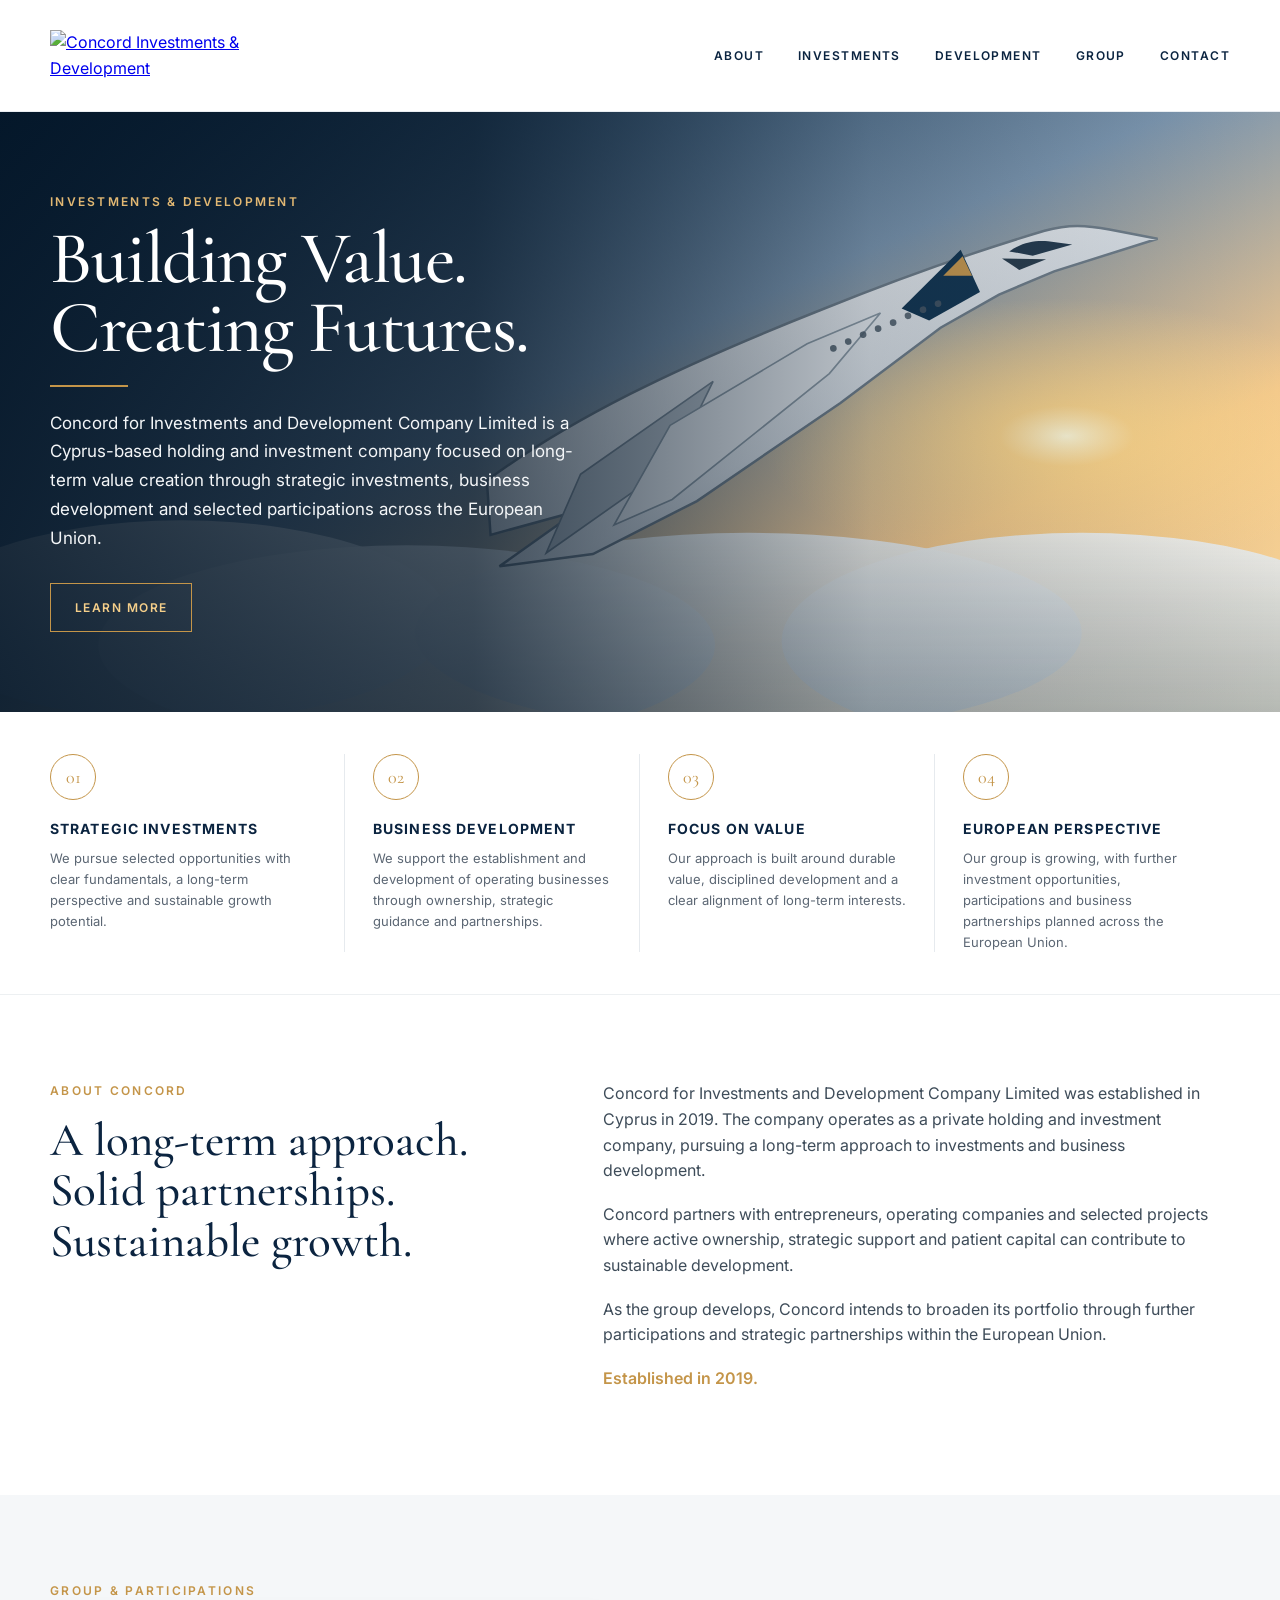
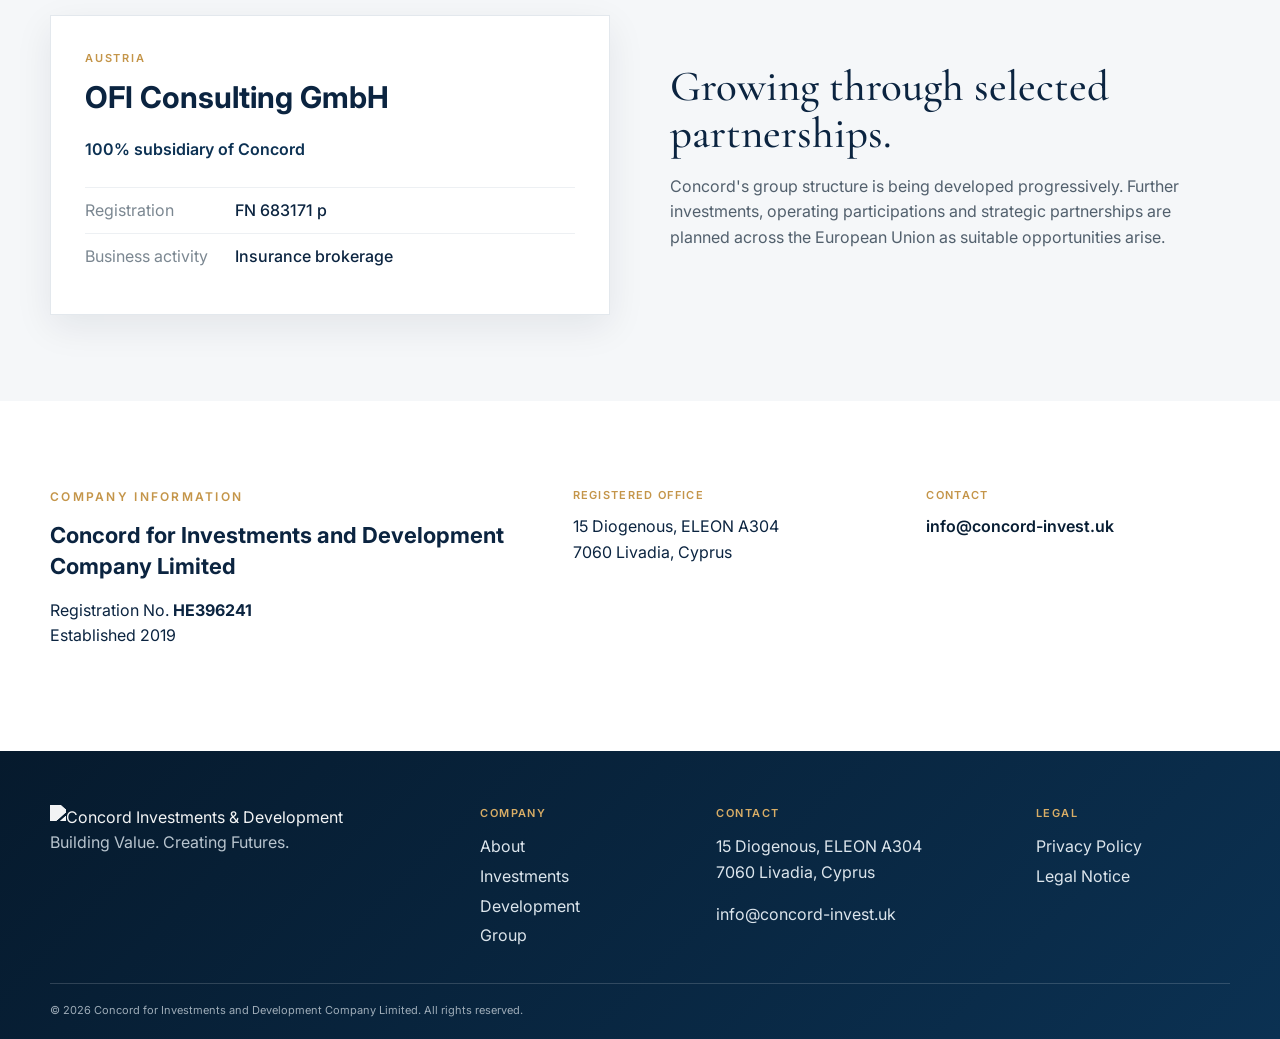
==== index.html @ a1c295f2 "Build Concord corporate website" ====
<!doctype html>
<html lang="en">
<head>
  <meta charset="utf-8">
  <meta name="viewport" content="width=device-width, initial-scale=1">
  <title>Concord Investments & Development</title>
  <meta name="description" content="Concord for Investments and Development Company Limited is a Cyprus-based holding and investment company established in 2019, focused on strategic investments, business development and European partnerships.">
  <meta name="theme-color" content="#071d33">
  <link rel="icon" type="image/svg+xml" href="assets/concord-logo.svg">
  <link rel="stylesheet" href="styles.css">
</head>
<body>
  <header class="site-header">
    <a class="brand" href="#home" aria-label="Concord home">
      <img src="assets/concord-logo.svg" alt="Concord Investments & Development">
    </a>
    <button class="menu-toggle" type="button" aria-label="Open navigation" aria-expanded="false">Menu</button>
    <nav class="main-nav" aria-label="Main navigation">
      <a href="#about">About</a>
      <a href="#investments">Investments</a>
      <a href="#development">Development</a>
      <a href="#group">Group</a>
      <a href="#contact">Contact</a>
    </nav>
  </header>

  <main>
    <section class="hero" id="home">
      <div class="hero-image" aria-hidden="true"></div>
      <div class="hero-overlay"></div>
      <div class="hero-content shell">
        <p class="eyebrow">Investments & Development</p>
        <h1>Building Value.<br>Creating Futures.</h1>
        <div class="gold-rule"></div>
        <p class="hero-copy">Concord for Investments and Development Company Limited is a Cyprus-based holding and investment company focused on long-term value creation through strategic investments, business development and selected participations across the European Union.</p>
        <a class="button button-outline" href="#about">Learn more</a>
      </div>
    </section>

    <section class="pillars" id="investments">
      <div class="shell pillar-grid">
        <article class="pillar">
          <span class="pillar-icon">01</span>
          <h2>Strategic Investments</h2>
          <p>We pursue selected opportunities with clear fundamentals, a long-term perspective and sustainable growth potential.</p>
        </article>
        <article class="pillar" id="development">
          <span class="pillar-icon">02</span>
          <h2>Business Development</h2>
          <p>We support the establishment and development of operating businesses through ownership, strategic guidance and partnerships.</p>
        </article>
        <article class="pillar">
          <span class="pillar-icon">03</span>
          <h2>Focus on Value</h2>
          <p>Our approach is built around durable value, disciplined development and a clear alignment of long-term interests.</p>
        </article>
        <article class="pillar">
          <span class="pillar-icon">04</span>
          <h2>European Perspective</h2>
          <p>Our group is growing, with further investment opportunities, participations and business partnerships planned across the European Union.</p>
        </article>
      </div>
    </section>

    <section class="about section" id="about">
      <div class="shell split">
        <div>
          <p class="eyebrow dark">About Concord</p>
          <h2 class="section-title">A long-term approach.<br>Solid partnerships. Sustainable growth.</h2>
        </div>
        <div class="prose">
          <p>Concord for Investments and Development Company Limited was established in Cyprus in 2019. The company operates as a private holding and investment company, pursuing a long-term approach to investments and business development.</p>
          <p>Concord partners with entrepreneurs, operating companies and selected projects where active ownership, strategic support and patient capital can contribute to sustainable development.</p>
          <p>As the group develops, Concord intends to broaden its portfolio through further participations and strategic partnerships within the European Union.</p>
          <p class="established">Established in 2019.</p>
        </div>
      </div>
    </section>

    <section class="group section" id="group">
      <div class="shell">
        <p class="eyebrow dark">Group & Participations</p>
        <div class="group-layout">
          <article class="participation-card">
            <div class="country">Austria</div>
            <h2>OFI Consulting GmbH</h2>
            <p class="ownership">100% subsidiary of Concord</p>
            <dl>
              <div><dt>Registration</dt><dd>FN 683171 p</dd></div>
              <div><dt>Business activity</dt><dd>Insurance brokerage</dd></div>
            </dl>
          </article>
          <div class="growth-copy">
            <h2>Growing through selected partnerships.</h2>
            <p>Concord's group structure is being developed progressively. Further investments, operating participations and strategic partnerships are planned across the European Union as suitable opportunities arise.</p>
          </div>
        </div>
      </div>
    </section>

    <section class="company section" id="contact">
      <div class="shell company-grid">
        <div>
          <p class="eyebrow dark">Company Information</p>
          <h2>Concord for Investments and Development Company Limited</h2>
          <p>Registration No. <strong>HE396241</strong><br>Established 2019</p>
        </div>
        <div>
          <p class="label">Registered office</p>
          <address>15 Diogenous, ELEON A304<br>7060 Livadia, Cyprus</address>
        </div>
        <div>
          <p class="label">Contact</p>
          <a class="email-link" href="mailto:info@concord-invest.uk">info@concord-invest.uk</a>
        </div>
      </div>
    </section>
  </main>

  <footer class="site-footer">
    <div class="shell footer-grid">
      <div class="footer-brand">
        <img src="assets/concord-logo.svg" alt="Concord Investments & Development">
        <p>Building Value. Creating Futures.</p>
      </div>
      <div>
        <p class="footer-heading">Company</p>
        <a href="#about">About</a>
        <a href="#investments">Investments</a>
        <a href="#development">Development</a>
        <a href="#group">Group</a>
      </div>
      <div>
        <p class="footer-heading">Contact</p>
        <p>15 Diogenous, ELEON A304<br>7060 Livadia, Cyprus</p>
        <a href="mailto:info@concord-invest.uk">info@concord-invest.uk</a>
      </div>
      <div>
        <p class="footer-heading">Legal</p>
        <a href="privacy.html">Privacy Policy</a>
        <a href="legal.html">Legal Notice</a>
      </div>
    </div>
    <div class="shell copyright">© 2026 Concord for Investments and Development Company Limited. All rights reserved.</div>
  </footer>

  <script>
    const toggle = document.querySelector('.menu-toggle');
    const nav = document.querySelector('.main-nav');
    toggle.addEventListener('click', () => {
      const open = nav.classList.toggle('open');
      toggle.setAttribute('aria-expanded', String(open));
    });
    nav.querySelectorAll('a').forEach(link => link.addEventListener('click', () => {
      nav.classList.remove('open');
      toggle.setAttribute('aria-expanded', 'false');
    }));
  </script>
</body>
</html>
---- styles.css ----
@import url('https://fonts.googleapis.com/css2?family=Cormorant+Garamond:wght@500;600&family=Inter:wght@400;500;600&display=swap');
:root{--navy:#071d33;--navy2:#0c3153;--gold:#c49549;--ink:#0b2440;--muted:#5c6774;--paper:#fff;--soft:#f5f7f9}*{box-sizing:border-box}html{scroll-behavior:smooth}body{margin:0;color:var(--ink);font-family:Inter,Arial,sans-serif;background:#fff;line-height:1.6}.shell{width:min(1180px,calc(100% - 48px));margin:auto}.site-header{height:112px;display:flex;align-items:center;justify-content:space-between;padding:0 max(24px,calc((100vw - 1180px)/2));background:#fff;position:sticky;top:0;z-index:20;border-bottom:1px solid #e9edf1}.brand img{width:255px;display:block}.main-nav{display:flex;gap:34px;align-items:center}.main-nav a{color:var(--ink);text-decoration:none;text-transform:uppercase;letter-spacing:.12em;font-size:12px;font-weight:600}.main-nav a:hover{color:var(--gold)}.menu-toggle{display:none;background:none;border:1px solid #ccd4dc;padding:9px 12px;color:var(--ink)}.hero{position:relative;min-height:600px;display:flex;align-items:center;overflow:hidden;background:#0a2743}.hero-image{position:absolute;inset:0;background:url('assets/concord-hero.svg') center/cover no-repeat}.hero-overlay{position:absolute;inset:0;background:linear-gradient(90deg,rgba(3,20,37,.89) 0%,rgba(3,20,37,.72) 37%,rgba(3,20,37,.18) 68%,rgba(3,20,37,0) 100%)}.hero-content{position:relative;color:#fff;padding:72px 0;max-width:1180px}.hero-content>*{max-width:540px}.eyebrow{text-transform:uppercase;letter-spacing:.19em;font-size:12px;font-weight:600;color:#e2b873;margin:0 0 14px}.eyebrow.dark{color:var(--gold)}h1,.section-title,.growth-copy h2{font-family:'Cormorant Garamond',Georgia,serif}.hero h1{font-size:74px;line-height:.93;font-weight:500;margin:0 0 22px;letter-spacing:-.02em}.gold-rule{width:78px;height:2px;background:var(--gold);margin:22px 0}.hero-copy{font-size:17px;line-height:1.7;color:#f4f6f8;margin-bottom:30px}.button{display:inline-block;text-decoration:none;text-transform:uppercase;letter-spacing:.12em;font-weight:600;font-size:12px;padding:14px 24px}.button-outline{border:1px solid var(--gold);color:#f5cf8a}.button-outline:hover{background:var(--gold);color:#071d33}.pillars{padding:42px 0;background:#fff;border-bottom:1px solid #edf0f2}.pillar-grid{display:grid;grid-template-columns:repeat(4,1fr);gap:0}.pillar{padding:0 28px;border-right:1px solid #e6eaee}.pillar:first-child{padding-left:0}.pillar:last-child{border-right:0}.pillar-icon{width:46px;height:46px;border:1px solid var(--gold);border-radius:50%;display:flex;align-items:center;justify-content:center;color:var(--gold);font-family:'Cormorant Garamond',Georgia,serif;font-size:18px;margin-bottom:18px}.pillar h2{font-size:14px;text-transform:uppercase;letter-spacing:.08em;margin:0 0 8px}.pillar p{font-size:13px;color:var(--muted);margin:0}.section{padding:86px 0}.split{display:grid;grid-template-columns:.85fr 1.15fr;gap:90px;align-items:start}.section-title{font-size:47px;line-height:1.08;font-weight:500;margin:0}.prose{font-size:16px;color:#3e4c59}.prose p{margin-top:0;margin-bottom:18px}.established{color:var(--gold);font-weight:600}.group{background:var(--soft)}.group-layout{display:grid;grid-template-columns:1fr 1fr;gap:60px;align-items:center}.participation-card{background:#fff;border:1px solid #e3e8ed;box-shadow:0 12px 35px rgba(7,29,51,.08);padding:34px}.country{text-transform:uppercase;letter-spacing:.16em;color:var(--gold);font-size:11px;font-weight:600}.participation-card h2{margin:6px 0 2px;font-size:30px}.ownership{color:var(--navy2);font-weight:600}.participation-card dl{margin:24px 0 0}.participation-card dl div{display:grid;grid-template-columns:150px 1fr;padding:10px 0;border-top:1px solid #edf0f3}.participation-card dt{color:#7b8791}.participation-card dd{margin:0;font-weight:500}.growth-copy h2{font-size:43px;line-height:1.1;font-weight:500;margin:0 0 14px}.growth-copy p{color:#52606d;font-size:16px}.company-grid{display:grid;grid-template-columns:1.4fr .9fr .9fr;gap:50px;align-items:start}.company h2{font-size:22px;line-height:1.4;margin:0 0 12px}.label{text-transform:uppercase;letter-spacing:.12em;font-size:11px;font-weight:600;color:var(--gold);margin:0 0 10px}address{font-style:normal}.email-link{color:var(--navy);font-weight:600;text-decoration:none}.site-footer{background:linear-gradient(135deg,#061a2d,#0b3152);color:#dce5ec;padding:54px 0 20px}.footer-grid{display:grid;grid-template-columns:1.4fr .7fr 1fr .7fr;gap:42px}.footer-brand img{width:235px;filter:brightness(0) invert(1);opacity:.95}.footer-brand p{color:#b8c4ce}.footer-heading{text-transform:uppercase;letter-spacing:.13em;color:#d8ad66;font-size:11px;font-weight:600;margin:0 0 12px}.site-footer a{display:block;color:#dce5ec;text-decoration:none;margin:4px 0}.site-footer a:hover{color:#f0c678}.site-footer p{margin-top:0}.copyright{border-top:1px solid rgba(255,255,255,.16);padding-top:18px;margin-top:30px;font-size:11px;color:#9eacb8}.legal-page{min-height:70vh;padding:80px 0}.legal-page h1{font-family:'Cormorant Garamond',Georgia,serif;font-size:54px;margin:0 0 25px}.legal-page h2{margin-top:34px}.legal-page p,.legal-page li{color:#4e5b67}.back-link{display:inline-block;margin-bottom:30px;color:var(--gold);text-decoration:none}.legal-header{position:static}.legal-header .main-nav{display:none}@media(max-width:900px){.site-header{height:86px}.brand img{width:205px}.menu-toggle{display:block}.main-nav{display:none;position:absolute;top:86px;left:0;right:0;background:#fff;padding:24px;flex-direction:column;gap:18px;border-bottom:1px solid #e4e9ee}.main-nav.open{display:flex}.hero{min-height:560px}.hero h1{font-size:58px}.pillar-grid{grid-template-columns:1fr 1fr;gap:34px}.pillar{border-right:0;padding:0}.split,.group-layout,.company-grid,.footer-grid{grid-template-columns:1fr}.split{gap:30px}.group-layout{gap:30px}.company-grid{gap:28px}.footer-grid{gap:28px}}@media(max-width:600px){.shell{width:min(100% - 32px,1180px)}.hero{min-height:590px}.hero-overlay{background:linear-gradient(90deg,rgba(3,20,37,.91),rgba(3,20,37,.63))}.hero h1{font-size:49px}.hero-copy{font-size:15px}.pillar-grid{grid-template-columns:1fr}.pillar{padding-bottom:24px}.section{padding:62px 0}.section-title,.growth-copy h2{font-size:37px}.participation-card{padding:25px}.participation-card dl div{grid-template-columns:1fr;gap:3px}.site-header{padding:0 16px}.brand img{width:178px}}
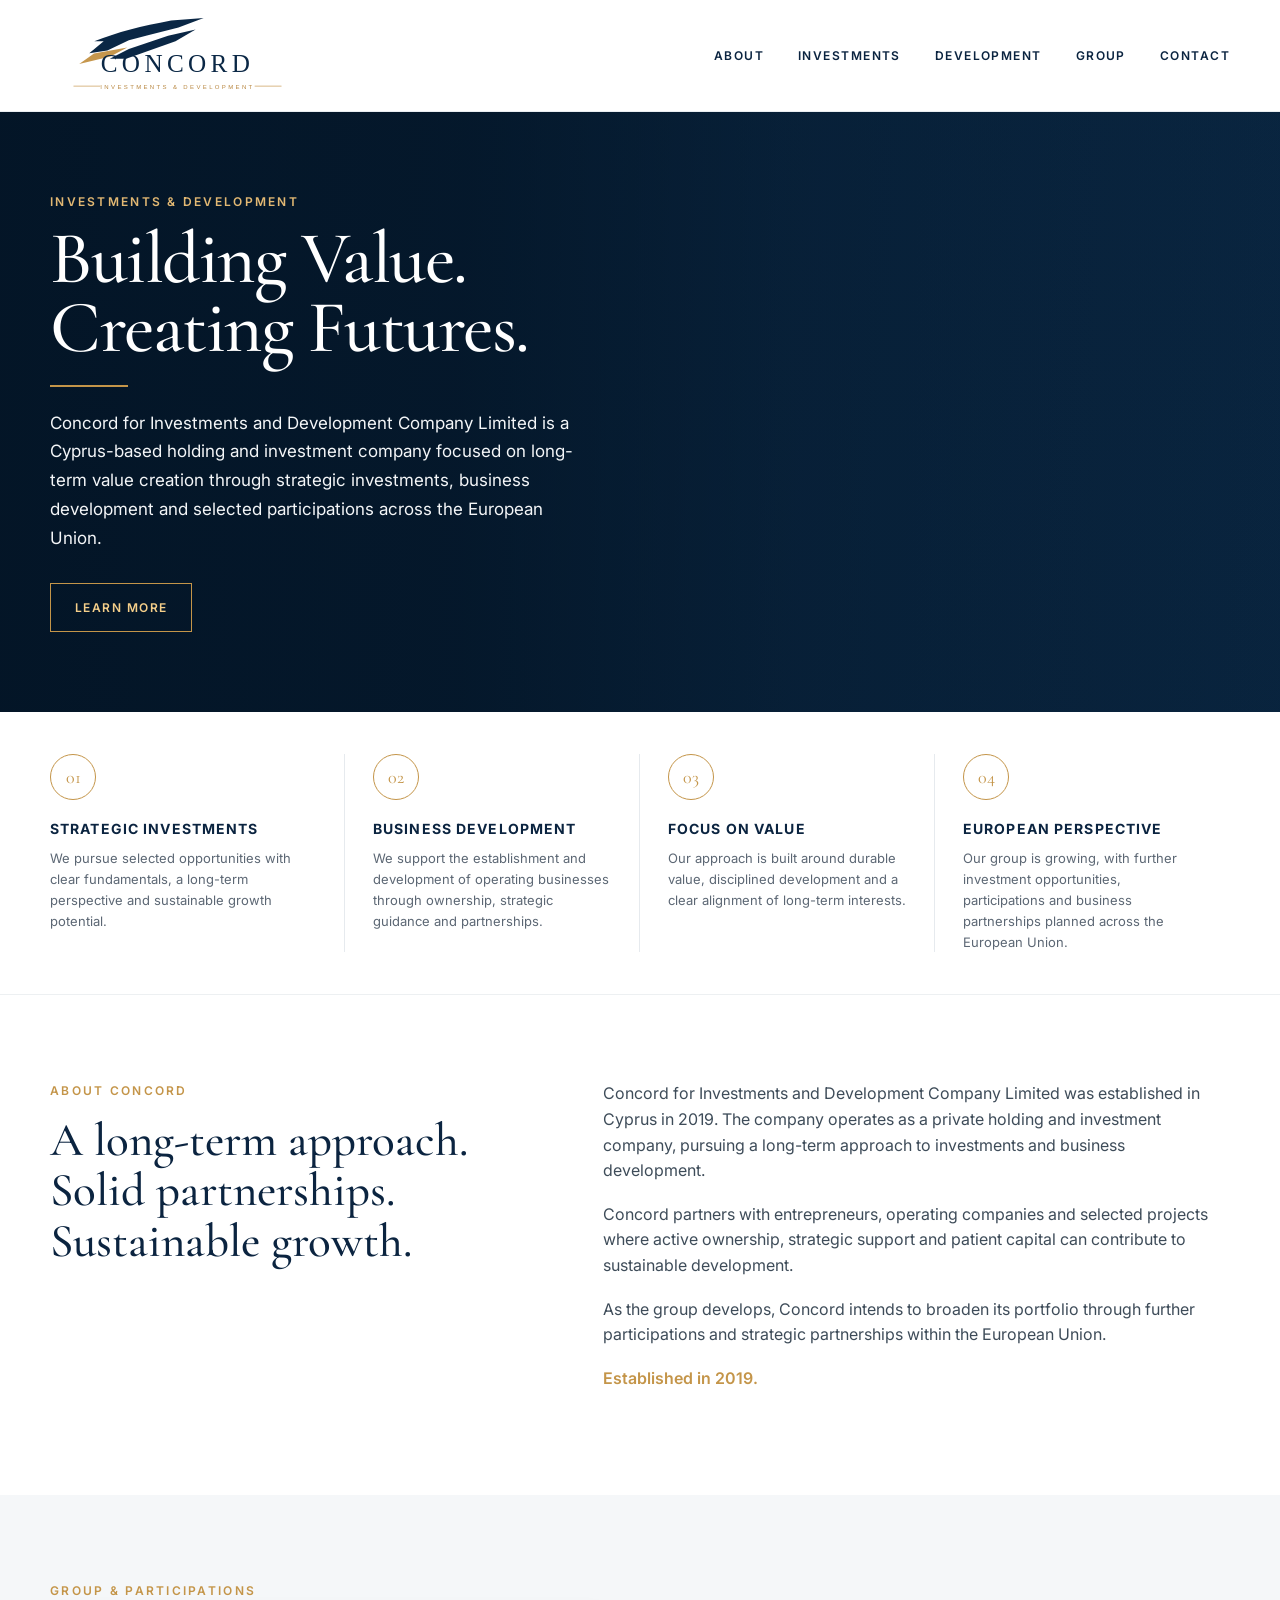
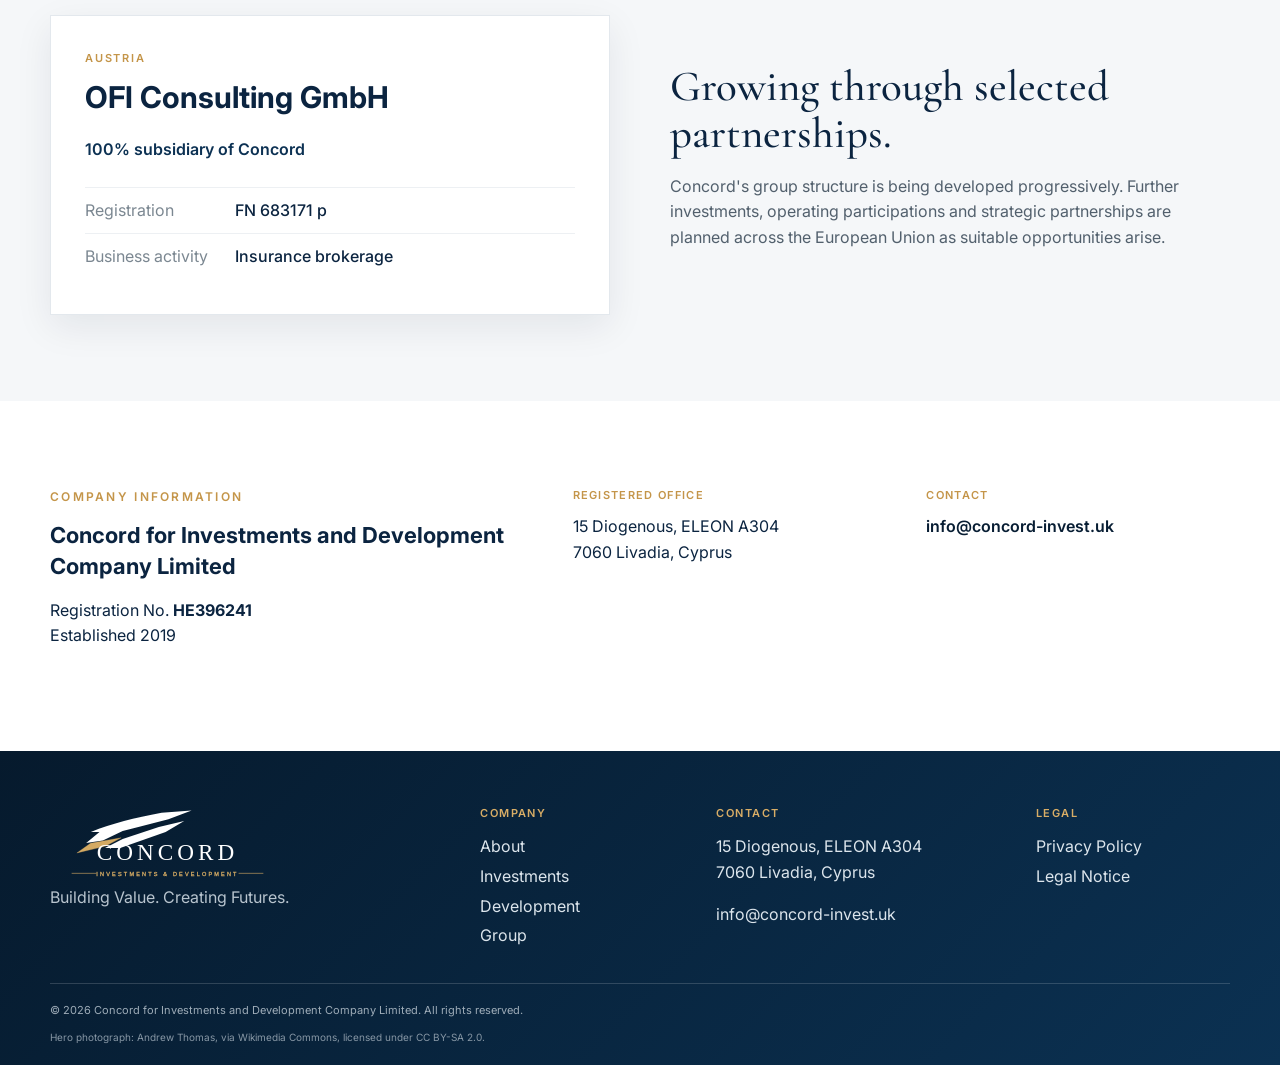
==== commit 9e8289ec: "Fix header logo and use real Concorde hero" ====
--- a/index.html
+++ b/index.html
@@ -6,13 +6,21 @@
   <title>Concord Investments & Development</title>
   <meta name="description" content="Concord for Investments and Development Company Limited is a Cyprus-based holding and investment company established in 2019, focused on strategic investments, business development and European partnerships.">
   <meta name="theme-color" content="#071d33">
-  <link rel="icon" type="image/svg+xml" href="assets/concord-logo.svg">
   <link rel="stylesheet" href="styles.css">
 </head>
 <body>
   <header class="site-header">
     <a class="brand" href="#home" aria-label="Concord home">
-      <img src="assets/concord-logo.svg" alt="Concord Investments & Development">
+      <svg class="brand-mark" viewBox="0 0 760 260" role="img" aria-label="Concord Investments & Development logo">
+        <g transform="translate(80 18)">
+          <path class="logo-navy" d="M52 69c70-28 140-45 229-62l97-7-75 28-94 24-54 14-64 31-54 8 43-36-28 0z" fill="#0a2745"/>
+          <path class="logo-gold" d="M51 106l99-18-50 27-93 22z" fill="#c6974d"/>
+          <path class="logo-navy" d="M155 92l117-39 82-19-60 35-147 52-49 0z" fill="#0a2745"/>
+        </g>
+        <text class="logo-navy" x="380" y="178" text-anchor="middle" font-family="Georgia, 'Times New Roman', serif" font-size="75" letter-spacing="13" fill="#0a2745">CONCORD</text>
+        <g class="logo-gold" stroke="#c6974d" stroke-width="2"><line x1="70" y1="221" x2="150" y2="221"/><line x1="610" y1="221" x2="690" y2="221"/></g>
+        <text class="logo-gold" x="380" y="229" text-anchor="middle" font-family="Arial, Helvetica, sans-serif" font-size="18" letter-spacing="7" fill="#b98842">INVESTMENTS &amp; DEVELOPMENT</text>
+      </svg>
     </a>
     <button class="menu-toggle" type="button" aria-label="Open navigation" aria-expanded="false">Menu</button>
     <nav class="main-nav" aria-label="Main navigation">
@@ -120,7 +128,16 @@
   <footer class="site-footer">
     <div class="shell footer-grid">
       <div class="footer-brand">
-        <img src="assets/concord-logo.svg" alt="Concord Investments & Development">
+        <svg class="brand-mark" viewBox="0 0 760 260" role="img" aria-label="Concord Investments & Development logo">
+          <g transform="translate(80 18)">
+            <path class="logo-navy" d="M52 69c70-28 140-45 229-62l97-7-75 28-94 24-54 14-64 31-54 8 43-36-28 0z" fill="#0a2745"/>
+            <path class="logo-gold" d="M51 106l99-18-50 27-93 22z" fill="#c6974d"/>
+            <path class="logo-navy" d="M155 92l117-39 82-19-60 35-147 52-49 0z" fill="#0a2745"/>
+          </g>
+          <text class="logo-navy" x="380" y="178" text-anchor="middle" font-family="Georgia, 'Times New Roman', serif" font-size="75" letter-spacing="13" fill="#0a2745">CONCORD</text>
+          <g class="logo-gold" stroke="#c6974d" stroke-width="2"><line x1="70" y1="221" x2="150" y2="221"/><line x1="610" y1="221" x2="690" y2="221"/></g>
+          <text class="logo-gold" x="380" y="229" text-anchor="middle" font-family="Arial, Helvetica, sans-serif" font-size="18" letter-spacing="7" fill="#b98842">INVESTMENTS &amp; DEVELOPMENT</text>
+        </svg>
         <p>Building Value. Creating Futures.</p>
       </div>
       <div>
@@ -141,7 +158,7 @@
         <a href="legal.html">Legal Notice</a>
       </div>
     </div>
-    <div class="shell copyright">© 2026 Concord for Investments and Development Company Limited. All rights reserved.</div>
+    <div class="shell copyright">© 2026 Concord for Investments and Development Company Limited. All rights reserved.<div class="photo-credit">Hero photograph: Andrew Thomas, via Wikimedia Commons, licensed under CC BY-SA 2.0.</div></div>
   </footer>
 
   <script>
--- a/styles.css
+++ b/styles.css
@@ -1,2 +1,2 @@
 @import url('https://fonts.googleapis.com/css2?family=Cormorant+Garamond:wght@500;600&family=Inter:wght@400;500;600&display=swap');
-:root{--navy:#071d33;--navy2:#0c3153;--gold:#c49549;--ink:#0b2440;--muted:#5c6774;--paper:#fff;--soft:#f5f7f9}*{box-sizing:border-box}html{scroll-behavior:smooth}body{margin:0;color:var(--ink);font-family:Inter,Arial,sans-serif;background:#fff;line-height:1.6}.shell{width:min(1180px,calc(100% - 48px));margin:auto}.site-header{height:112px;display:flex;align-items:center;justify-content:space-between;padding:0 max(24px,calc((100vw - 1180px)/2));background:#fff;position:sticky;top:0;z-index:20;border-bottom:1px solid #e9edf1}.brand img{width:255px;display:block}.main-nav{display:flex;gap:34px;align-items:center}.main-nav a{color:var(--ink);text-decoration:none;text-transform:uppercase;letter-spacing:.12em;font-size:12px;font-weight:600}.main-nav a:hover{color:var(--gold)}.menu-toggle{display:none;background:none;border:1px solid #ccd4dc;padding:9px 12px;color:var(--ink)}.hero{position:relative;min-height:600px;display:flex;align-items:center;overflow:hidden;background:#0a2743}.hero-image{position:absolute;inset:0;background:url('assets/concord-hero.svg') center/cover no-repeat}.hero-overlay{position:absolute;inset:0;background:linear-gradient(90deg,rgba(3,20,37,.89) 0%,rgba(3,20,37,.72) 37%,rgba(3,20,37,.18) 68%,rgba(3,20,37,0) 100%)}.hero-content{position:relative;color:#fff;padding:72px 0;max-width:1180px}.hero-content>*{max-width:540px}.eyebrow{text-transform:uppercase;letter-spacing:.19em;font-size:12px;font-weight:600;color:#e2b873;margin:0 0 14px}.eyebrow.dark{color:var(--gold)}h1,.section-title,.growth-copy h2{font-family:'Cormorant Garamond',Georgia,serif}.hero h1{font-size:74px;line-height:.93;font-weight:500;margin:0 0 22px;letter-spacing:-.02em}.gold-rule{width:78px;height:2px;background:var(--gold);margin:22px 0}.hero-copy{font-size:17px;line-height:1.7;color:#f4f6f8;margin-bottom:30px}.button{display:inline-block;text-decoration:none;text-transform:uppercase;letter-spacing:.12em;font-weight:600;font-size:12px;padding:14px 24px}.button-outline{border:1px solid var(--gold);color:#f5cf8a}.button-outline:hover{background:var(--gold);color:#071d33}.pillars{padding:42px 0;background:#fff;border-bottom:1px solid #edf0f2}.pillar-grid{display:grid;grid-template-columns:repeat(4,1fr);gap:0}.pillar{padding:0 28px;border-right:1px solid #e6eaee}.pillar:first-child{padding-left:0}.pillar:last-child{border-right:0}.pillar-icon{width:46px;height:46px;border:1px solid var(--gold);border-radius:50%;display:flex;align-items:center;justify-content:center;color:var(--gold);font-family:'Cormorant Garamond',Georgia,serif;font-size:18px;margin-bottom:18px}.pillar h2{font-size:14px;text-transform:uppercase;letter-spacing:.08em;margin:0 0 8px}.pillar p{font-size:13px;color:var(--muted);margin:0}.section{padding:86px 0}.split{display:grid;grid-template-columns:.85fr 1.15fr;gap:90px;align-items:start}.section-title{font-size:47px;line-height:1.08;font-weight:500;margin:0}.prose{font-size:16px;color:#3e4c59}.prose p{margin-top:0;margin-bottom:18px}.established{color:var(--gold);font-weight:600}.group{background:var(--soft)}.group-layout{display:grid;grid-template-columns:1fr 1fr;gap:60px;align-items:center}.participation-card{background:#fff;border:1px solid #e3e8ed;box-shadow:0 12px 35px rgba(7,29,51,.08);padding:34px}.country{text-transform:uppercase;letter-spacing:.16em;color:var(--gold);font-size:11px;font-weight:600}.participation-card h2{margin:6px 0 2px;font-size:30px}.ownership{color:var(--navy2);font-weight:600}.participation-card dl{margin:24px 0 0}.participation-card dl div{display:grid;grid-template-columns:150px 1fr;padding:10px 0;border-top:1px solid #edf0f3}.participation-card dt{color:#7b8791}.participation-card dd{margin:0;font-weight:500}.growth-copy h2{font-size:43px;line-height:1.1;font-weight:500;margin:0 0 14px}.growth-copy p{color:#52606d;font-size:16px}.company-grid{display:grid;grid-template-columns:1.4fr .9fr .9fr;gap:50px;align-items:start}.company h2{font-size:22px;line-height:1.4;margin:0 0 12px}.label{text-transform:uppercase;letter-spacing:.12em;font-size:11px;font-weight:600;color:var(--gold);margin:0 0 10px}address{font-style:normal}.email-link{color:var(--navy);font-weight:600;text-decoration:none}.site-footer{background:linear-gradient(135deg,#061a2d,#0b3152);color:#dce5ec;padding:54px 0 20px}.footer-grid{display:grid;grid-template-columns:1.4fr .7fr 1fr .7fr;gap:42px}.footer-brand img{width:235px;filter:brightness(0) invert(1);opacity:.95}.footer-brand p{color:#b8c4ce}.footer-heading{text-transform:uppercase;letter-spacing:.13em;color:#d8ad66;font-size:11px;font-weight:600;margin:0 0 12px}.site-footer a{display:block;color:#dce5ec;text-decoration:none;margin:4px 0}.site-footer a:hover{color:#f0c678}.site-footer p{margin-top:0}.copyright{border-top:1px solid rgba(255,255,255,.16);padding-top:18px;margin-top:30px;font-size:11px;color:#9eacb8}.legal-page{min-height:70vh;padding:80px 0}.legal-page h1{font-family:'Cormorant Garamond',Georgia,serif;font-size:54px;margin:0 0 25px}.legal-page h2{margin-top:34px}.legal-page p,.legal-page li{color:#4e5b67}.back-link{display:inline-block;margin-bottom:30px;color:var(--gold);text-decoration:none}.legal-header{position:static}.legal-header .main-nav{display:none}@media(max-width:900px){.site-header{height:86px}.brand img{width:205px}.menu-toggle{display:block}.main-nav{display:none;position:absolute;top:86px;left:0;right:0;background:#fff;padding:24px;flex-direction:column;gap:18px;border-bottom:1px solid #e4e9ee}.main-nav.open{display:flex}.hero{min-height:560px}.hero h1{font-size:58px}.pillar-grid{grid-template-columns:1fr 1fr;gap:34px}.pillar{border-right:0;padding:0}.split,.group-layout,.company-grid,.footer-grid{grid-template-columns:1fr}.split{gap:30px}.group-layout{gap:30px}.company-grid{gap:28px}.footer-grid{gap:28px}}@media(max-width:600px){.shell{width:min(100% - 32px,1180px)}.hero{min-height:590px}.hero-overlay{background:linear-gradient(90deg,rgba(3,20,37,.91),rgba(3,20,37,.63))}.hero h1{font-size:49px}.hero-copy{font-size:15px}.pillar-grid{grid-template-columns:1fr}.pillar{padding-bottom:24px}.section{padding:62px 0}.section-title,.growth-copy h2{font-size:37px}.participation-card{padding:25px}.participation-card dl div{grid-template-columns:1fr;gap:3px}.site-header{padding:0 16px}.brand img{width:178px}}+:root{--navy:#071d33;--navy2:#0c3153;--gold:#c49549;--ink:#0b2440;--muted:#5c6774;--paper:#fff;--soft:#f5f7f9}*{box-sizing:border-box}html{scroll-behavior:smooth}body{margin:0;color:var(--ink);font-family:Inter,Arial,sans-serif;background:#fff;line-height:1.6}.shell{width:min(1180px,calc(100% - 48px));margin:auto}.site-header{height:112px;display:flex;align-items:center;justify-content:space-between;padding:0 max(24px,calc((100vw - 1180px)/2));background:#fff;position:sticky;top:0;z-index:20;border-bottom:1px solid #e9edf1}.brand{display:flex;align-items:center;text-decoration:none}.brand-mark{width:255px;height:auto;display:block;overflow:visible}.main-nav{display:flex;gap:34px;align-items:center}.main-nav a{color:var(--ink);text-decoration:none;text-transform:uppercase;letter-spacing:.12em;font-size:12px;font-weight:600}.main-nav a:hover{color:var(--gold)}.menu-toggle{display:none;background:none;border:1px solid #ccd4dc;padding:9px 12px;color:var(--ink)}.hero{position:relative;min-height:600px;display:flex;align-items:center;overflow:hidden;background:#0a2743}.hero-image{position:absolute;inset:0;background-image:url('https://upload.wikimedia.org/wikipedia/commons/thumb/7/77/Concorde_102_G-BOAF%2C_British_Airways%2C_Manchester%2C_July_1982._%285499205415%29.jpg/1280px-Concorde_102_G-BOAF%2C_British_Airways%2C_Manchester%2C_July_1982._%285499205415%29.jpg');background-position:center 42%;background-size:cover;background-repeat:no-repeat;transform:scale(1.015)}.hero-overlay{position:absolute;inset:0;background:linear-gradient(90deg,rgba(3,20,37,.93) 0%,rgba(3,20,37,.78) 36%,rgba(3,20,37,.34) 62%,rgba(3,20,37,.08) 100%),linear-gradient(180deg,rgba(7,29,51,.08),rgba(7,29,51,.2))}.hero-content{position:relative;color:#fff;padding:72px 0;max-width:1180px}.hero-content>*{max-width:540px}.eyebrow{text-transform:uppercase;letter-spacing:.19em;font-size:12px;font-weight:600;color:#e2b873;margin:0 0 14px}.eyebrow.dark{color:var(--gold)}h1,.section-title,.growth-copy h2{font-family:'Cormorant Garamond',Georgia,serif}.hero h1{font-size:74px;line-height:.93;font-weight:500;margin:0 0 22px;letter-spacing:-.02em}.gold-rule{width:78px;height:2px;background:var(--gold);margin:22px 0}.hero-copy{font-size:17px;line-height:1.7;color:#f4f6f8;margin-bottom:30px}.button{display:inline-block;text-decoration:none;text-transform:uppercase;letter-spacing:.12em;font-weight:600;font-size:12px;padding:14px 24px}.button-outline{border:1px solid var(--gold);color:#f5cf8a}.button-outline:hover{background:var(--gold);color:#071d33}.pillars{padding:42px 0;background:#fff;border-bottom:1px solid #edf0f2}.pillar-grid{display:grid;grid-template-columns:repeat(4,1fr);gap:0}.pillar{padding:0 28px;border-right:1px solid #e6eaee}.pillar:first-child{padding-left:0}.pillar:last-child{border-right:0}.pillar-icon{width:46px;height:46px;border:1px solid var(--gold);border-radius:50%;display:flex;align-items:center;justify-content:center;color:var(--gold);font-family:'Cormorant Garamond',Georgia,serif;font-size:18px;margin-bottom:18px}.pillar h2{font-size:14px;text-transform:uppercase;letter-spacing:.08em;margin:0 0 8px}.pillar p{font-size:13px;color:var(--muted);margin:0}.section{padding:86px 0}.split{display:grid;grid-template-columns:.85fr 1.15fr;gap:90px;align-items:start}.section-title{font-size:47px;line-height:1.08;font-weight:500;margin:0}.prose{font-size:16px;color:#3e4c59}.prose p{margin-top:0;margin-bottom:18px}.established{color:var(--gold);font-weight:600}.group{background:var(--soft)}.group-layout{display:grid;grid-template-columns:1fr 1fr;gap:60px;align-items:center}.participation-card{background:#fff;border:1px solid #e3e8ed;box-shadow:0 12px 35px rgba(7,29,51,.08);padding:34px}.country{text-transform:uppercase;letter-spacing:.16em;color:var(--gold);font-size:11px;font-weight:600}.participation-card h2{margin:6px 0 2px;font-size:30px}.ownership{color:var(--navy2);font-weight:600}.participation-card dl{margin:24px 0 0}.participation-card dl div{display:grid;grid-template-columns:150px 1fr;padding:10px 0;border-top:1px solid #edf0f3}.participation-card dt{color:#7b8791}.participation-card dd{margin:0;font-weight:500}.growth-copy h2{font-size:43px;line-height:1.1;font-weight:500;margin:0 0 14px}.growth-copy p{color:#52606d;font-size:16px}.company-grid{display:grid;grid-template-columns:1.4fr .9fr .9fr;gap:50px;align-items:start}.company h2{font-size:22px;line-height:1.4;margin:0 0 12px}.label{text-transform:uppercase;letter-spacing:.12em;font-size:11px;font-weight:600;color:var(--gold);margin:0 0 10px}address{font-style:normal}.email-link{color:var(--navy);font-weight:600;text-decoration:none}.site-footer{background:linear-gradient(135deg,#061a2d,#0b3152);color:#dce5ec;padding:54px 0 20px}.footer-grid{display:grid;grid-template-columns:1.4fr .7fr 1fr .7fr;gap:42px}.footer-brand .brand-mark{width:235px}.footer-brand .brand-mark .logo-navy{fill:#fff}.footer-brand .brand-mark .logo-gold{fill:#d4aa63;stroke:#d4aa63}.footer-brand .brand-mark .logo-white{fill:#fff}.footer-brand p{color:#b8c4ce}.footer-heading{text-transform:uppercase;letter-spacing:.13em;color:#d8ad66;font-size:11px;font-weight:600;margin:0 0 12px}.site-footer a{display:block;color:#dce5ec;text-decoration:none;margin:4px 0}.site-footer a:hover{color:#f0c678}.site-footer p{margin-top:0}.copyright{border-top:1px solid rgba(255,255,255,.16);padding-top:18px;margin-top:30px;font-size:11px;color:#9eacb8}.photo-credit{font-size:10px;color:#8797a5;margin-top:10px}.photo-credit a{display:inline;color:#9eacb8;text-decoration:underline}.legal-page{min-height:70vh;padding:80px 0}.legal-page h1{font-family:'Cormorant Garamond',Georgia,serif;font-size:54px;margin:0 0 25px}.legal-page h2{margin-top:34px}.legal-page p,.legal-page li{color:#4e5b67}.back-link{display:inline-block;margin-bottom:30px;color:var(--gold);text-decoration:none}.legal-header{position:static}.legal-header .main-nav{display:none}@media(max-width:900px){.site-header{height:86px}.brand-mark{width:205px}.menu-toggle{display:block}.main-nav{display:none;position:absolute;top:86px;left:0;right:0;background:#fff;padding:24px;flex-direction:column;gap:18px;border-bottom:1px solid #e4e9ee}.main-nav.open{display:flex}.hero{min-height:560px}.hero h1{font-size:58px}.pillar-grid{grid-template-columns:1fr 1fr;gap:34px}.pillar{border-right:0;padding:0}.split,.group-layout,.company-grid,.footer-grid{grid-template-columns:1fr}.split{gap:30px}.group-layout{gap:30px}.company-grid{gap:28px}.footer-grid{gap:28px}}@media(max-width:600px){.shell{width:min(100% - 32px,1180px)}.hero{min-height:590px}.hero-image{background-position:61% center}.hero-overlay{background:linear-gradient(90deg,rgba(3,20,37,.94),rgba(3,20,37,.63))}.hero h1{font-size:49px}.hero-copy{font-size:15px}.pillar-grid{grid-template-columns:1fr}.pillar{padding-bottom:24px}.section{padding:62px 0}.section-title,.growth-copy h2{font-size:37px}.participation-card{padding:25px}.participation-card dl div{grid-template-columns:1fr;gap:3px}.site-header{padding:0 16px}.brand-mark{width:178px}}
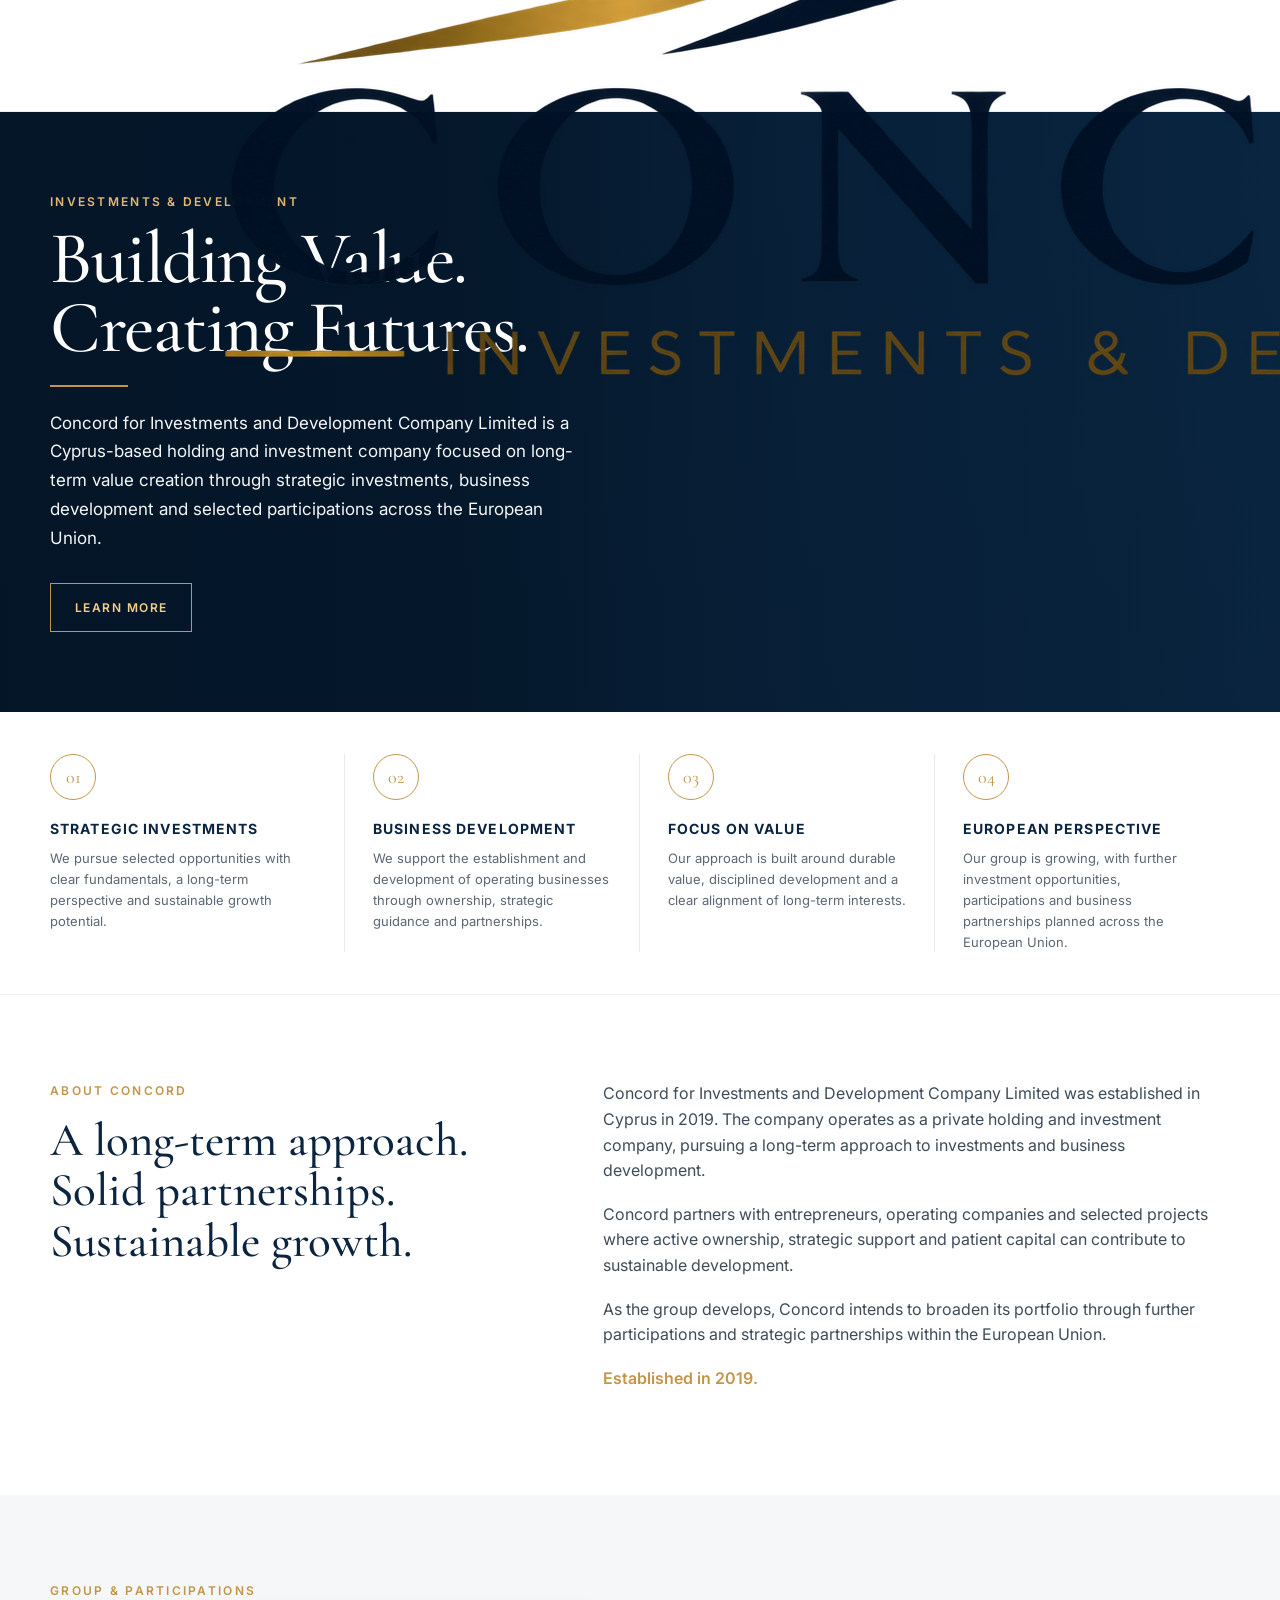
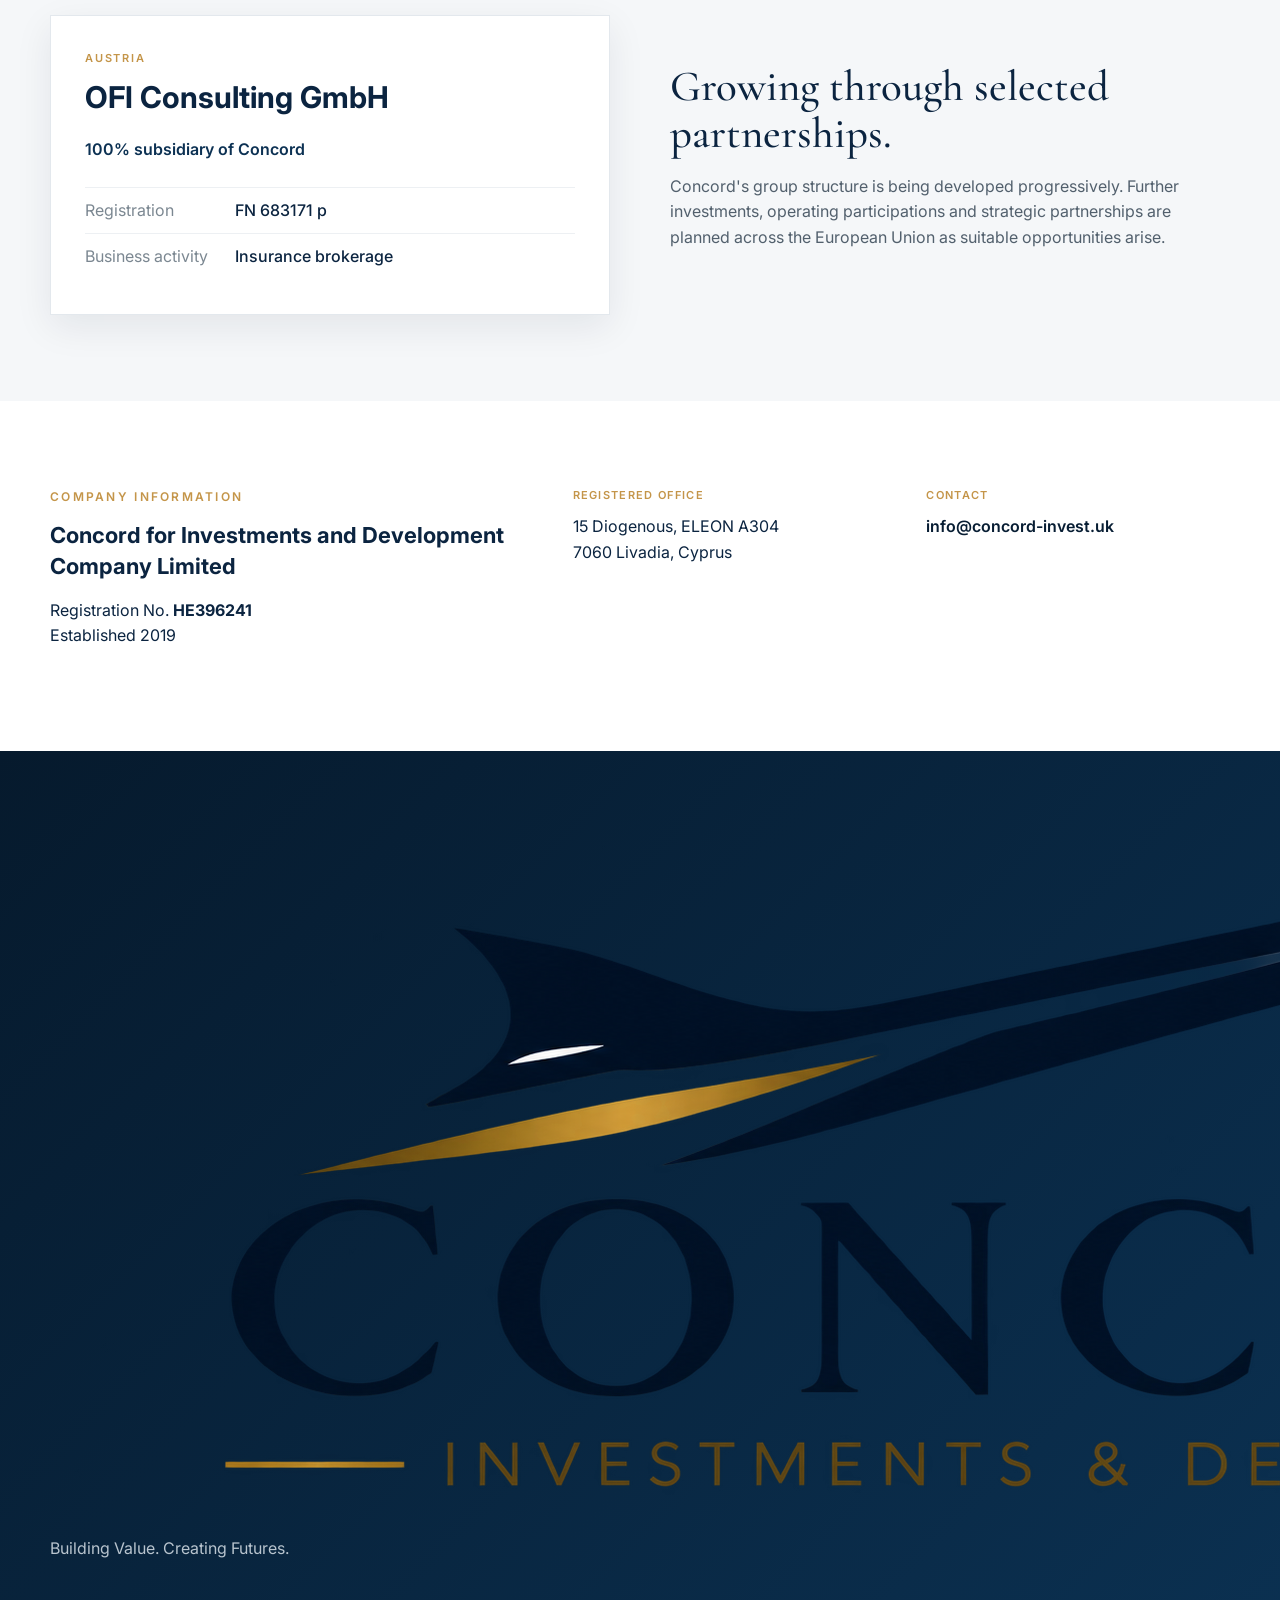
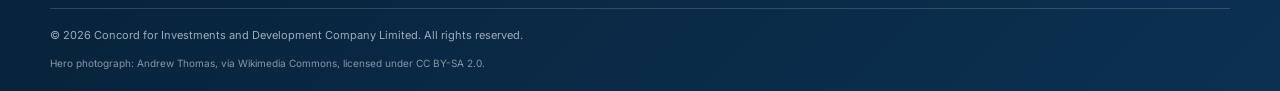
==== commit 899ef236: "Use uploaded Concord logo in header and footer" ====
--- a/index.html
+++ b/index.html
@@ -11,16 +11,7 @@
 <body>
   <header class="site-header">
     <a class="brand" href="#home" aria-label="Concord home">
-      <svg class="brand-mark" viewBox="0 0 760 260" role="img" aria-label="Concord Investments & Development logo">
-        <g transform="translate(80 18)">
-          <path class="logo-navy" d="M52 69c70-28 140-45 229-62l97-7-75 28-94 24-54 14-64 31-54 8 43-36-28 0z" fill="#0a2745"/>
-          <path class="logo-gold" d="M51 106l99-18-50 27-93 22z" fill="#c6974d"/>
-          <path class="logo-navy" d="M155 92l117-39 82-19-60 35-147 52-49 0z" fill="#0a2745"/>
-        </g>
-        <text class="logo-navy" x="380" y="178" text-anchor="middle" font-family="Georgia, 'Times New Roman', serif" font-size="75" letter-spacing="13" fill="#0a2745">CONCORD</text>
-        <g class="logo-gold" stroke="#c6974d" stroke-width="2"><line x1="70" y1="221" x2="150" y2="221"/><line x1="610" y1="221" x2="690" y2="221"/></g>
-        <text class="logo-gold" x="380" y="229" text-anchor="middle" font-family="Arial, Helvetica, sans-serif" font-size="18" letter-spacing="7" fill="#b98842">INVESTMENTS &amp; DEVELOPMENT</text>
-      </svg>
+      <img class="brand-logo" src="assets/LOGO.png" alt="Concord Investments & Development">
     </a>
     <button class="menu-toggle" type="button" aria-label="Open navigation" aria-expanded="false">Menu</button>
     <nav class="main-nav" aria-label="Main navigation">
@@ -47,35 +38,16 @@
 
     <section class="pillars" id="investments">
       <div class="shell pillar-grid">
-        <article class="pillar">
-          <span class="pillar-icon">01</span>
-          <h2>Strategic Investments</h2>
-          <p>We pursue selected opportunities with clear fundamentals, a long-term perspective and sustainable growth potential.</p>
-        </article>
-        <article class="pillar" id="development">
-          <span class="pillar-icon">02</span>
-          <h2>Business Development</h2>
-          <p>We support the establishment and development of operating businesses through ownership, strategic guidance and partnerships.</p>
-        </article>
-        <article class="pillar">
-          <span class="pillar-icon">03</span>
-          <h2>Focus on Value</h2>
-          <p>Our approach is built around durable value, disciplined development and a clear alignment of long-term interests.</p>
-        </article>
-        <article class="pillar">
-          <span class="pillar-icon">04</span>
-          <h2>European Perspective</h2>
-          <p>Our group is growing, with further investment opportunities, participations and business partnerships planned across the European Union.</p>
-        </article>
+        <article class="pillar"><span class="pillar-icon">01</span><h2>Strategic Investments</h2><p>We pursue selected opportunities with clear fundamentals, a long-term perspective and sustainable growth potential.</p></article>
+        <article class="pillar" id="development"><span class="pillar-icon">02</span><h2>Business Development</h2><p>We support the establishment and development of operating businesses through ownership, strategic guidance and partnerships.</p></article>
+        <article class="pillar"><span class="pillar-icon">03</span><h2>Focus on Value</h2><p>Our approach is built around durable value, disciplined development and a clear alignment of long-term interests.</p></article>
+        <article class="pillar"><span class="pillar-icon">04</span><h2>European Perspective</h2><p>Our group is growing, with further investment opportunities, participations and business partnerships planned across the European Union.</p></article>
       </div>
     </section>
 
     <section class="about section" id="about">
       <div class="shell split">
-        <div>
-          <p class="eyebrow dark">About Concord</p>
-          <h2 class="section-title">A long-term approach.<br>Solid partnerships. Sustainable growth.</h2>
-        </div>
+        <div><p class="eyebrow dark">About Concord</p><h2 class="section-title">A long-term approach.<br>Solid partnerships. Sustainable growth.</h2></div>
         <div class="prose">
           <p>Concord for Investments and Development Company Limited was established in Cyprus in 2019. The company operates as a private holding and investment company, pursuing a long-term approach to investments and business development.</p>
           <p>Concord partners with entrepreneurs, operating companies and selected projects where active ownership, strategic support and patient capital can contribute to sustainable development.</p>
@@ -90,37 +62,19 @@
         <p class="eyebrow dark">Group & Participations</p>
         <div class="group-layout">
           <article class="participation-card">
-            <div class="country">Austria</div>
-            <h2>OFI Consulting GmbH</h2>
-            <p class="ownership">100% subsidiary of Concord</p>
-            <dl>
-              <div><dt>Registration</dt><dd>FN 683171 p</dd></div>
-              <div><dt>Business activity</dt><dd>Insurance brokerage</dd></div>
-            </dl>
+            <div class="country">Austria</div><h2>OFI Consulting GmbH</h2><p class="ownership">100% subsidiary of Concord</p>
+            <dl><div><dt>Registration</dt><dd>FN 683171 p</dd></div><div><dt>Business activity</dt><dd>Insurance brokerage</dd></div></dl>
           </article>
-          <div class="growth-copy">
-            <h2>Growing through selected partnerships.</h2>
-            <p>Concord's group structure is being developed progressively. Further investments, operating participations and strategic partnerships are planned across the European Union as suitable opportunities arise.</p>
-          </div>
+          <div class="growth-copy"><h2>Growing through selected partnerships.</h2><p>Concord's group structure is being developed progressively. Further investments, operating participations and strategic partnerships are planned across the European Union as suitable opportunities arise.</p></div>
         </div>
       </div>
     </section>
 
     <section class="company section" id="contact">
       <div class="shell company-grid">
-        <div>
-          <p class="eyebrow dark">Company Information</p>
-          <h2>Concord for Investments and Development Company Limited</h2>
-          <p>Registration No. <strong>HE396241</strong><br>Established 2019</p>
-        </div>
-        <div>
-          <p class="label">Registered office</p>
-          <address>15 Diogenous, ELEON A304<br>7060 Livadia, Cyprus</address>
-        </div>
-        <div>
-          <p class="label">Contact</p>
-          <a class="email-link" href="mailto:info@concord-invest.uk">info@concord-invest.uk</a>
-        </div>
+        <div><p class="eyebrow dark">Company Information</p><h2>Concord for Investments and Development Company Limited</h2><p>Registration No. <strong>HE396241</strong><br>Established 2019</p></div>
+        <div><p class="label">Registered office</p><address>15 Diogenous, ELEON A304<br>7060 Livadia, Cyprus</address></div>
+        <div><p class="label">Contact</p><a class="email-link" href="mailto:info@concord-invest.uk">info@concord-invest.uk</a></div>
       </div>
     </section>
   </main>
@@ -128,50 +82,20 @@
   <footer class="site-footer">
     <div class="shell footer-grid">
       <div class="footer-brand">
-        <svg class="brand-mark" viewBox="0 0 760 260" role="img" aria-label="Concord Investments & Development logo">
-          <g transform="translate(80 18)">
-            <path class="logo-navy" d="M52 69c70-28 140-45 229-62l97-7-75 28-94 24-54 14-64 31-54 8 43-36-28 0z" fill="#0a2745"/>
-            <path class="logo-gold" d="M51 106l99-18-50 27-93 22z" fill="#c6974d"/>
-            <path class="logo-navy" d="M155 92l117-39 82-19-60 35-147 52-49 0z" fill="#0a2745"/>
-          </g>
-          <text class="logo-navy" x="380" y="178" text-anchor="middle" font-family="Georgia, 'Times New Roman', serif" font-size="75" letter-spacing="13" fill="#0a2745">CONCORD</text>
-          <g class="logo-gold" stroke="#c6974d" stroke-width="2"><line x1="70" y1="221" x2="150" y2="221"/><line x1="610" y1="221" x2="690" y2="221"/></g>
-          <text class="logo-gold" x="380" y="229" text-anchor="middle" font-family="Arial, Helvetica, sans-serif" font-size="18" letter-spacing="7" fill="#b98842">INVESTMENTS &amp; DEVELOPMENT</text>
-        </svg>
+        <div class="footer-logo-card"><img class="brand-logo" src="assets/LOGO.png" alt="Concord Investments & Development"></div>
         <p>Building Value. Creating Futures.</p>
       </div>
-      <div>
-        <p class="footer-heading">Company</p>
-        <a href="#about">About</a>
-        <a href="#investments">Investments</a>
-        <a href="#development">Development</a>
-        <a href="#group">Group</a>
-      </div>
-      <div>
-        <p class="footer-heading">Contact</p>
-        <p>15 Diogenous, ELEON A304<br>7060 Livadia, Cyprus</p>
-        <a href="mailto:info@concord-invest.uk">info@concord-invest.uk</a>
-      </div>
-      <div>
-        <p class="footer-heading">Legal</p>
-        <a href="privacy.html">Privacy Policy</a>
-        <a href="legal.html">Legal Notice</a>
-      </div>
+      <div><p class="footer-heading">Company</p><a href="#about">About</a><a href="#investments">Investments</a><a href="#development">Development</a><a href="#group">Group</a></div>
+      <div><p class="footer-heading">Contact</p><p>15 Diogenous, ELEON A304<br>7060 Livadia, Cyprus</p><a href="mailto:info@concord-invest.uk">info@concord-invest.uk</a></div>
+      <div><p class="footer-heading">Legal</p><a href="privacy.html">Privacy Policy</a><a href="legal.html">Legal Notice</a></div>
     </div>
     <div class="shell copyright">© 2026 Concord for Investments and Development Company Limited. All rights reserved.<div class="photo-credit">Hero photograph: Andrew Thomas, via Wikimedia Commons, licensed under CC BY-SA 2.0.</div></div>
   </footer>
 
   <script>
-    const toggle = document.querySelector('.menu-toggle');
-    const nav = document.querySelector('.main-nav');
-    toggle.addEventListener('click', () => {
-      const open = nav.classList.toggle('open');
-      toggle.setAttribute('aria-expanded', String(open));
-    });
-    nav.querySelectorAll('a').forEach(link => link.addEventListener('click', () => {
-      nav.classList.remove('open');
-      toggle.setAttribute('aria-expanded', 'false');
-    }));
+    const toggle=document.querySelector('.menu-toggle');const nav=document.querySelector('.main-nav');
+    toggle.addEventListener('click',()=>{const open=nav.classList.toggle('open');toggle.setAttribute('aria-expanded',String(open));});
+    nav.querySelectorAll('a').forEach(link=>link.addEventListener('click',()=>{nav.classList.remove('open');toggle.setAttribute('aria-expanded','false');}));
   </script>
 </body>
 </html>
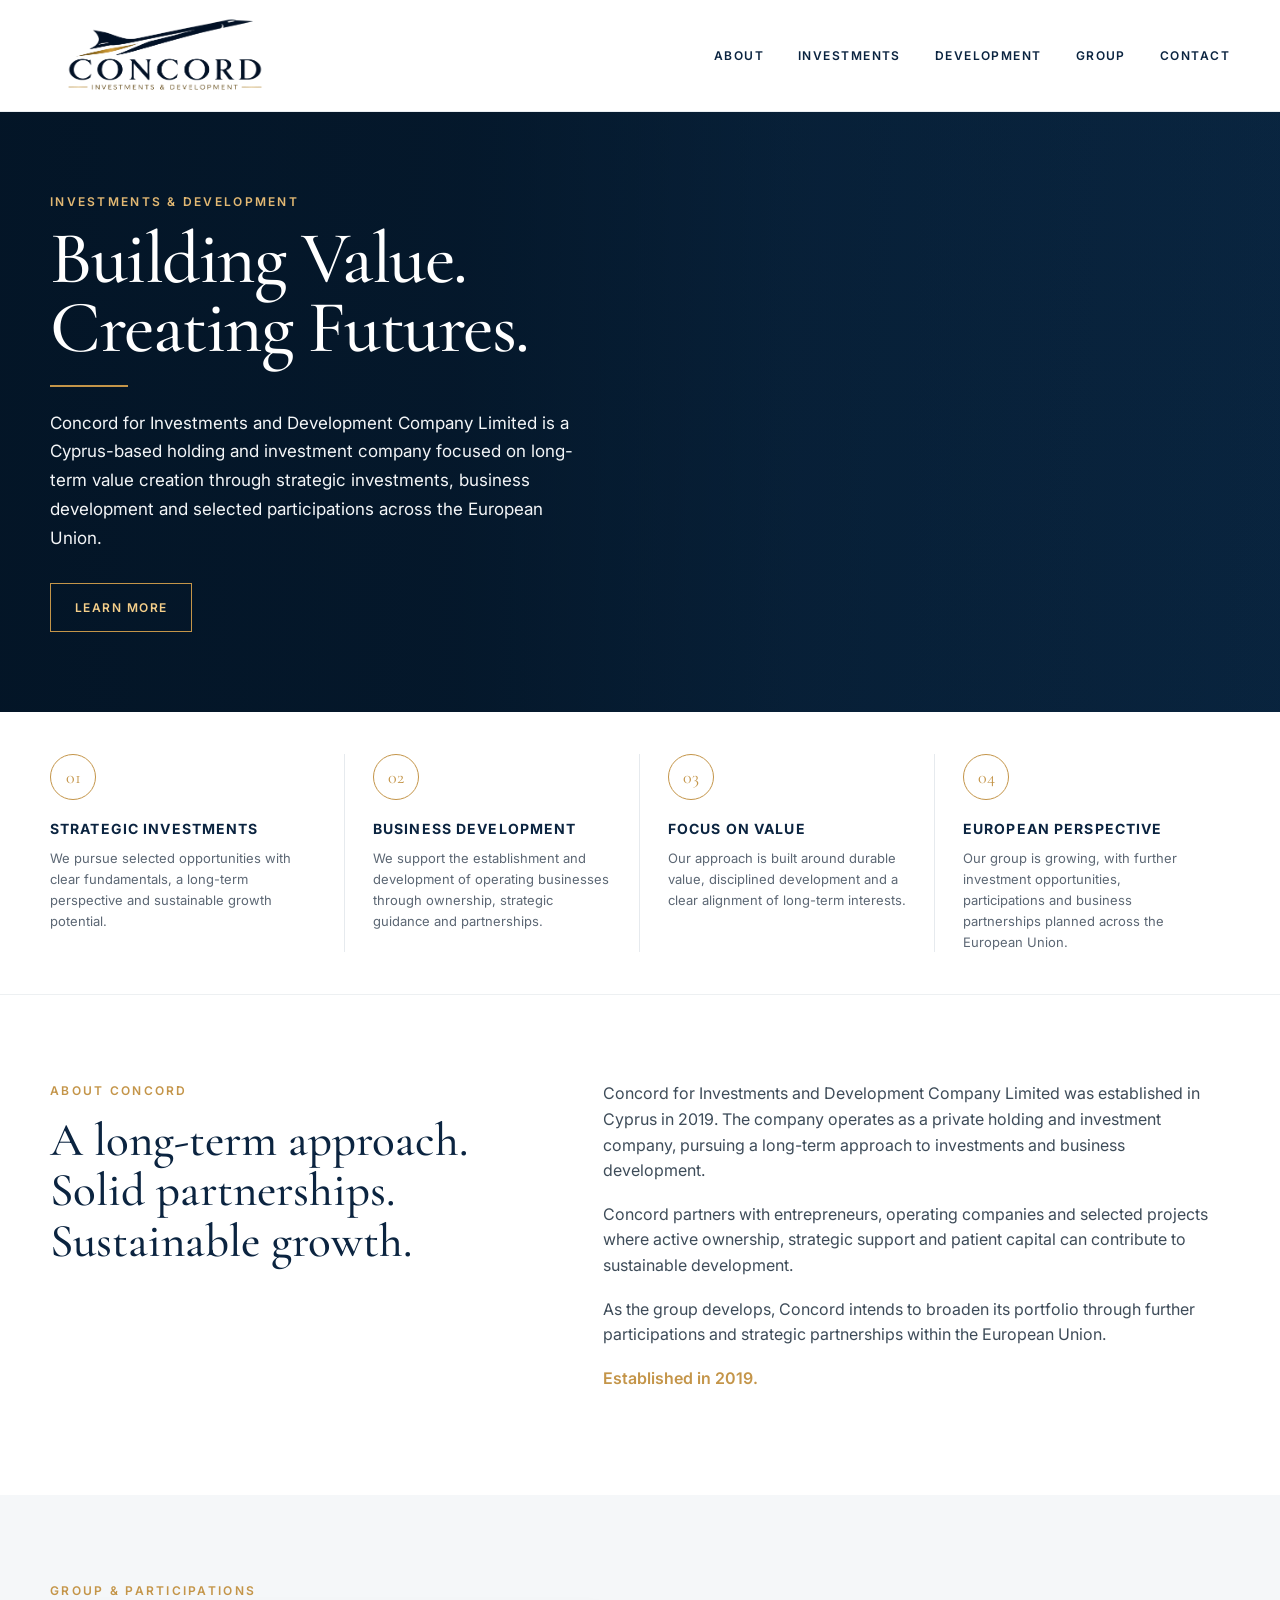
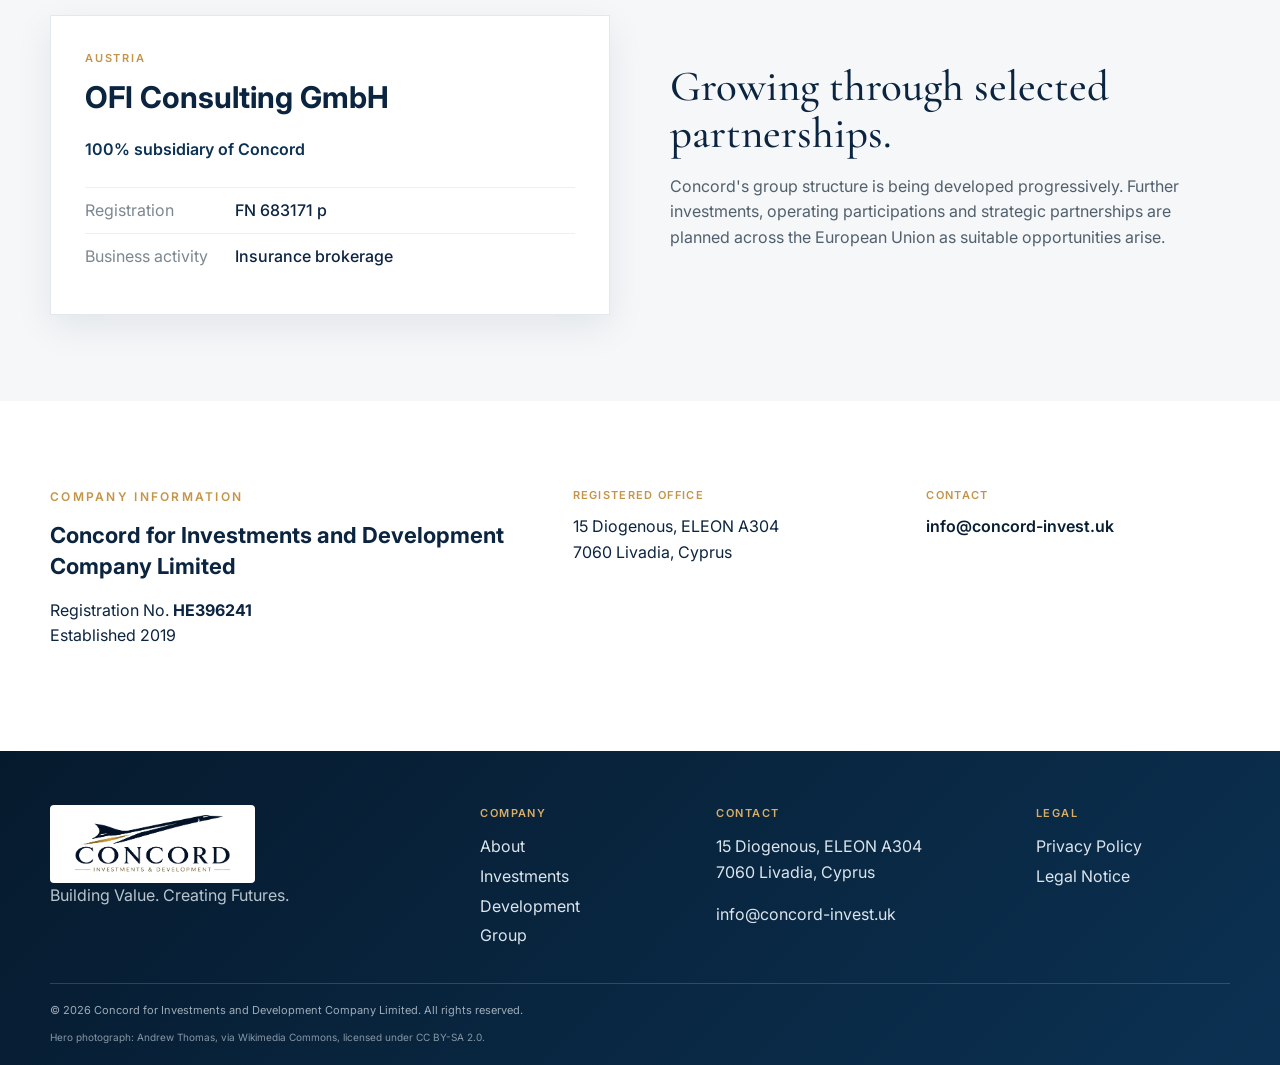
==== commit 92b90879: "Fix header and footer logo sizing" ====
--- a/index.html
+++ b/index.html
@@ -10,8 +10,8 @@
 </head>
 <body>
   <header class="site-header">
-    <a class="brand" href="#home" aria-label="Concord home">
-      <img class="brand-logo" src="assets/LOGO.png" alt="Concord Investments & Development">
+    <a class="brand" href="#home" aria-label="Concord home" style="display:flex;align-items:center;max-width:230px;overflow:hidden;">
+      <img class="brand-logo" src="assets/LOGO.png" alt="Concord Investments & Development" style="display:block;width:230px;max-width:230px;height:auto;object-fit:contain;">
     </a>
     <button class="menu-toggle" type="button" aria-label="Open navigation" aria-expanded="false">Menu</button>
     <nav class="main-nav" aria-label="Main navigation">
@@ -82,7 +82,9 @@
   <footer class="site-footer">
     <div class="shell footer-grid">
       <div class="footer-brand">
-        <div class="footer-logo-card"><img class="brand-logo" src="assets/LOGO.png" alt="Concord Investments & Development"></div>
+        <div class="footer-logo-card" style="display:inline-flex;align-items:center;justify-content:center;background:#fff;padding:8px 10px;border-radius:4px;max-width:205px;overflow:hidden;">
+          <img class="brand-logo" src="assets/LOGO.png" alt="Concord Investments & Development" style="display:block;width:185px;max-width:185px;height:auto;object-fit:contain;">
+        </div>
         <p>Building Value. Creating Futures.</p>
       </div>
       <div><p class="footer-heading">Company</p><a href="#about">About</a><a href="#investments">Investments</a><a href="#development">Development</a><a href="#group">Group</a></div>
--- a/styles.css
+++ b/styles.css
@@ -1,2 +1,2 @@
 @import url('https://fonts.googleapis.com/css2?family=Cormorant+Garamond:wght@500;600&family=Inter:wght@400;500;600&display=swap');
-:root{--navy:#071d33;--navy2:#0c3153;--gold:#c49549;--ink:#0b2440;--muted:#5c6774;--paper:#fff;--soft:#f5f7f9}*{box-sizing:border-box}html{scroll-behavior:smooth}body{margin:0;color:var(--ink);font-family:Inter,Arial,sans-serif;background:#fff;line-height:1.6}.shell{width:min(1180px,calc(100% - 48px));margin:auto}.site-header{height:112px;display:flex;align-items:center;justify-content:space-between;padding:0 max(24px,calc((100vw - 1180px)/2));background:#fff;position:sticky;top:0;z-index:20;border-bottom:1px solid #e9edf1}.brand{display:flex;align-items:center;text-decoration:none}.brand-mark{width:255px;height:auto;display:block;overflow:visible}.main-nav{display:flex;gap:34px;align-items:center}.main-nav a{color:var(--ink);text-decoration:none;text-transform:uppercase;letter-spacing:.12em;font-size:12px;font-weight:600}.main-nav a:hover{color:var(--gold)}.menu-toggle{display:none;background:none;border:1px solid #ccd4dc;padding:9px 12px;color:var(--ink)}.hero{position:relative;min-height:600px;display:flex;align-items:center;overflow:hidden;background:#0a2743}.hero-image{position:absolute;inset:0;background-image:url('https://upload.wikimedia.org/wikipedia/commons/thumb/7/77/Concorde_102_G-BOAF%2C_British_Airways%2C_Manchester%2C_July_1982._%285499205415%29.jpg/1280px-Concorde_102_G-BOAF%2C_British_Airways%2C_Manchester%2C_July_1982._%285499205415%29.jpg');background-position:center 42%;background-size:cover;background-repeat:no-repeat;transform:scale(1.015)}.hero-overlay{position:absolute;inset:0;background:linear-gradient(90deg,rgba(3,20,37,.93) 0%,rgba(3,20,37,.78) 36%,rgba(3,20,37,.34) 62%,rgba(3,20,37,.08) 100%),linear-gradient(180deg,rgba(7,29,51,.08),rgba(7,29,51,.2))}.hero-content{position:relative;color:#fff;padding:72px 0;max-width:1180px}.hero-content>*{max-width:540px}.eyebrow{text-transform:uppercase;letter-spacing:.19em;font-size:12px;font-weight:600;color:#e2b873;margin:0 0 14px}.eyebrow.dark{color:var(--gold)}h1,.section-title,.growth-copy h2{font-family:'Cormorant Garamond',Georgia,serif}.hero h1{font-size:74px;line-height:.93;font-weight:500;margin:0 0 22px;letter-spacing:-.02em}.gold-rule{width:78px;height:2px;background:var(--gold);margin:22px 0}.hero-copy{font-size:17px;line-height:1.7;color:#f4f6f8;margin-bottom:30px}.button{display:inline-block;text-decoration:none;text-transform:uppercase;letter-spacing:.12em;font-weight:600;font-size:12px;padding:14px 24px}.button-outline{border:1px solid var(--gold);color:#f5cf8a}.button-outline:hover{background:var(--gold);color:#071d33}.pillars{padding:42px 0;background:#fff;border-bottom:1px solid #edf0f2}.pillar-grid{display:grid;grid-template-columns:repeat(4,1fr);gap:0}.pillar{padding:0 28px;border-right:1px solid #e6eaee}.pillar:first-child{padding-left:0}.pillar:last-child{border-right:0}.pillar-icon{width:46px;height:46px;border:1px solid var(--gold);border-radius:50%;display:flex;align-items:center;justify-content:center;color:var(--gold);font-family:'Cormorant Garamond',Georgia,serif;font-size:18px;margin-bottom:18px}.pillar h2{font-size:14px;text-transform:uppercase;letter-spacing:.08em;margin:0 0 8px}.pillar p{font-size:13px;color:var(--muted);margin:0}.section{padding:86px 0}.split{display:grid;grid-template-columns:.85fr 1.15fr;gap:90px;align-items:start}.section-title{font-size:47px;line-height:1.08;font-weight:500;margin:0}.prose{font-size:16px;color:#3e4c59}.prose p{margin-top:0;margin-bottom:18px}.established{color:var(--gold);font-weight:600}.group{background:var(--soft)}.group-layout{display:grid;grid-template-columns:1fr 1fr;gap:60px;align-items:center}.participation-card{background:#fff;border:1px solid #e3e8ed;box-shadow:0 12px 35px rgba(7,29,51,.08);padding:34px}.country{text-transform:uppercase;letter-spacing:.16em;color:var(--gold);font-size:11px;font-weight:600}.participation-card h2{margin:6px 0 2px;font-size:30px}.ownership{color:var(--navy2);font-weight:600}.participation-card dl{margin:24px 0 0}.participation-card dl div{display:grid;grid-template-columns:150px 1fr;padding:10px 0;border-top:1px solid #edf0f3}.participation-card dt{color:#7b8791}.participation-card dd{margin:0;font-weight:500}.growth-copy h2{font-size:43px;line-height:1.1;font-weight:500;margin:0 0 14px}.growth-copy p{color:#52606d;font-size:16px}.company-grid{display:grid;grid-template-columns:1.4fr .9fr .9fr;gap:50px;align-items:start}.company h2{font-size:22px;line-height:1.4;margin:0 0 12px}.label{text-transform:uppercase;letter-spacing:.12em;font-size:11px;font-weight:600;color:var(--gold);margin:0 0 10px}address{font-style:normal}.email-link{color:var(--navy);font-weight:600;text-decoration:none}.site-footer{background:linear-gradient(135deg,#061a2d,#0b3152);color:#dce5ec;padding:54px 0 20px}.footer-grid{display:grid;grid-template-columns:1.4fr .7fr 1fr .7fr;gap:42px}.footer-brand .brand-mark{width:235px}.footer-brand .brand-mark .logo-navy{fill:#fff}.footer-brand .brand-mark .logo-gold{fill:#d4aa63;stroke:#d4aa63}.footer-brand .brand-mark .logo-white{fill:#fff}.footer-brand p{color:#b8c4ce}.footer-heading{text-transform:uppercase;letter-spacing:.13em;color:#d8ad66;font-size:11px;font-weight:600;margin:0 0 12px}.site-footer a{display:block;color:#dce5ec;text-decoration:none;margin:4px 0}.site-footer a:hover{color:#f0c678}.site-footer p{margin-top:0}.copyright{border-top:1px solid rgba(255,255,255,.16);padding-top:18px;margin-top:30px;font-size:11px;color:#9eacb8}.photo-credit{font-size:10px;color:#8797a5;margin-top:10px}.photo-credit a{display:inline;color:#9eacb8;text-decoration:underline}.legal-page{min-height:70vh;padding:80px 0}.legal-page h1{font-family:'Cormorant Garamond',Georgia,serif;font-size:54px;margin:0 0 25px}.legal-page h2{margin-top:34px}.legal-page p,.legal-page li{color:#4e5b67}.back-link{display:inline-block;margin-bottom:30px;color:var(--gold);text-decoration:none}.legal-header{position:static}.legal-header .main-nav{display:none}@media(max-width:900px){.site-header{height:86px}.brand-mark{width:205px}.menu-toggle{display:block}.main-nav{display:none;position:absolute;top:86px;left:0;right:0;background:#fff;padding:24px;flex-direction:column;gap:18px;border-bottom:1px solid #e4e9ee}.main-nav.open{display:flex}.hero{min-height:560px}.hero h1{font-size:58px}.pillar-grid{grid-template-columns:1fr 1fr;gap:34px}.pillar{border-right:0;padding:0}.split,.group-layout,.company-grid,.footer-grid{grid-template-columns:1fr}.split{gap:30px}.group-layout{gap:30px}.company-grid{gap:28px}.footer-grid{gap:28px}}@media(max-width:600px){.shell{width:min(100% - 32px,1180px)}.hero{min-height:590px}.hero-image{background-position:61% center}.hero-overlay{background:linear-gradient(90deg,rgba(3,20,37,.94),rgba(3,20,37,.63))}.hero h1{font-size:49px}.hero-copy{font-size:15px}.pillar-grid{grid-template-columns:1fr}.pillar{padding-bottom:24px}.section{padding:62px 0}.section-title,.growth-copy h2{font-size:37px}.participation-card{padding:25px}.participation-card dl div{grid-template-columns:1fr;gap:3px}.site-header{padding:0 16px}.brand-mark{width:178px}}+:root{--navy:#071d33;--navy2:#0c3153;--gold:#c49549;--ink:#0b2440;--muted:#5c6774;--paper:#fff;--soft:#f5f7f9}*{box-sizing:border-box}html{scroll-behavior:smooth}body{margin:0;color:var(--ink);font-family:Inter,Arial,sans-serif;background:#fff;line-height:1.6}.shell{width:min(1180px,calc(100% - 48px));margin:auto}.site-header{height:112px;display:flex;align-items:center;justify-content:space-between;padding:0 max(24px,calc((100vw - 1180px)/2));background:#fff;position:sticky;top:0;z-index:20;border-bottom:1px solid #e9edf1}.brand{display:flex;align-items:center;text-decoration:none}.brand-logo{width:255px;height:auto;display:block}.main-nav{display:flex;gap:34px;align-items:center}.main-nav a{color:var(--ink);text-decoration:none;text-transform:uppercase;letter-spacing:.12em;font-size:12px;font-weight:600}.main-nav a:hover{color:var(--gold)}.menu-toggle{display:none;background:none;border:1px solid #ccd4dc;padding:9px 12px;color:var(--ink)}.hero{position:relative;min-height:600px;display:flex;align-items:center;overflow:hidden;background:#0a2743}.hero-image{position:absolute;inset:0;background-image:url('https://upload.wikimedia.org/wikipedia/commons/thumb/7/77/Concorde_102_G-BOAF%2C_British_Airways%2C_Manchester%2C_July_1982._%285499205415%29.jpg/1280px-Concorde_102_G-BOAF%2C_British_Airways%2C_Manchester%2C_July_1982._%285499205415%29.jpg');background-position:center 42%;background-size:cover;background-repeat:no-repeat;transform:scale(1.015)}.hero-overlay{position:absolute;inset:0;background:linear-gradient(90deg,rgba(3,20,37,.93) 0%,rgba(3,20,37,.78) 36%,rgba(3,20,37,.34) 62%,rgba(3,20,37,.08) 100%),linear-gradient(180deg,rgba(7,29,51,.08),rgba(7,29,51,.2))}.hero-content{position:relative;color:#fff;padding:72px 0;max-width:1180px}.hero-content>*{max-width:540px}.eyebrow{text-transform:uppercase;letter-spacing:.19em;font-size:12px;font-weight:600;color:#e2b873;margin:0 0 14px}.eyebrow.dark{color:var(--gold)}h1,.section-title,.growth-copy h2{font-family:'Cormorant Garamond',Georgia,serif}.hero h1{font-size:74px;line-height:.93;font-weight:500;margin:0 0 22px;letter-spacing:-.02em}.gold-rule{width:78px;height:2px;background:var(--gold);margin:22px 0}.hero-copy{font-size:17px;line-height:1.7;color:#f4f6f8;margin-bottom:30px}.button{display:inline-block;text-decoration:none;text-transform:uppercase;letter-spacing:.12em;font-weight:600;font-size:12px;padding:14px 24px}.button-outline{border:1px solid var(--gold);color:#f5cf8a}.button-outline:hover{background:var(--gold);color:#071d33}.pillars{padding:42px 0;background:#fff;border-bottom:1px solid #edf0f2}.pillar-grid{display:grid;grid-template-columns:repeat(4,1fr);gap:0}.pillar{padding:0 28px;border-right:1px solid #e6eaee}.pillar:first-child{padding-left:0}.pillar:last-child{border-right:0}.pillar-icon{width:46px;height:46px;border:1px solid var(--gold);border-radius:50%;display:flex;align-items:center;justify-content:center;color:var(--gold);font-family:'Cormorant Garamond',Georgia,serif;font-size:18px;margin-bottom:18px}.pillar h2{font-size:14px;text-transform:uppercase;letter-spacing:.08em;margin:0 0 8px}.pillar p{font-size:13px;color:var(--muted);margin:0}.section{padding:86px 0}.split{display:grid;grid-template-columns:.85fr 1.15fr;gap:90px;align-items:start}.section-title{font-size:47px;line-height:1.08;font-weight:500;margin:0}.prose{font-size:16px;color:#3e4c59}.prose p{margin-top:0;margin-bottom:18px}.established{color:var(--gold);font-weight:600}.group{background:var(--soft)}.group-layout{display:grid;grid-template-columns:1fr 1fr;gap:60px;align-items:center}.participation-card{background:#fff;border:1px solid #e3e8ed;box-shadow:0 12px 35px rgba(7,29,51,.08);padding:34px}.country{text-transform:uppercase;letter-spacing:.16em;color:var(--gold);font-size:11px;font-weight:600}.participation-card h2{margin:6px 0 2px;font-size:30px}.ownership{color:var(--navy2);font-weight:600}.participation-card dl{margin:24px 0 0}.participation-card dl div{display:grid;grid-template-columns:150px 1fr;padding:10px 0;border-top:1px solid #edf0f3}.participation-card dt{color:#7b8791}.participation-card dd{margin:0;font-weight:500}.growth-copy h2{font-size:43px;line-height:1.1;font-weight:500;margin:0 0 14px}.growth-copy p{color:#52606d;font-size:16px}.company-grid{display:grid;grid-template-columns:1.4fr .9fr .9fr;gap:50px;align-items:start}.company h2{font-size:22px;line-height:1.4;margin:0 0 12px}.label{text-transform:uppercase;letter-spacing:.12em;font-size:11px;font-weight:600;color:var(--gold);margin:0 0 10px}address{font-style:normal}.email-link{color:var(--navy);font-weight:600;text-decoration:none}.site-footer{background:linear-gradient(135deg,#061a2d,#0b3152);color:#dce5ec;padding:54px 0 20px}.footer-grid{display:grid;grid-template-columns:1.4fr .7fr 1fr .7fr;gap:42px}.footer-logo-card{display:inline-block;background:#fff;padding:10px 14px;border-radius:4px}.footer-brand .brand-logo{width:235px}.footer-brand p{color:#b8c4ce;margin-top:14px}.footer-heading{text-transform:uppercase;letter-spacing:.13em;color:#d8ad66;font-size:11px;font-weight:600;margin:0 0 12px}.site-footer a{display:block;color:#dce5ec;text-decoration:none;margin:4px 0}.site-footer a:hover{color:#f0c678}.site-footer p{margin-top:0}.copyright{border-top:1px solid rgba(255,255,255,.16);padding-top:18px;margin-top:30px;font-size:11px;color:#9eacb8}.photo-credit{font-size:10px;color:#8797a5;margin-top:10px}.photo-credit a{display:inline;color:#9eacb8;text-decoration:underline}.legal-page{min-height:70vh;padding:80px 0}.legal-page h1{font-family:'Cormorant Garamond',Georgia,serif;font-size:54px;margin:0 0 25px}.legal-page h2{margin-top:34px}.legal-page p,.legal-page li{color:#4e5b67}.back-link{display:inline-block;margin-bottom:30px;color:var(--gold);text-decoration:none}.legal-header{position:static}.legal-header .main-nav{display:none}@media(max-width:900px){.site-header{height:86px}.brand-logo{width:205px}.menu-toggle{display:block}.main-nav{display:none;position:absolute;top:86px;left:0;right:0;background:#fff;padding:24px;flex-direction:column;gap:18px;border-bottom:1px solid #e4e9ee}.main-nav.open{display:flex}.hero{min-height:560px}.hero h1{font-size:58px}.pillar-grid{grid-template-columns:1fr 1fr;gap:34px}.pillar{border-right:0;padding:0}.split,.group-layout,.company-grid,.footer-grid{grid-template-columns:1fr}.split{gap:30px}.group-layout{gap:30px}.company-grid{gap:28px}.footer-grid{gap:28px}}@media(max-width:600px){.shell{width:min(100% - 32px,1180px)}.hero{min-height:590px}.hero-image{background-position:61% center}.hero-overlay{background:linear-gradient(90deg,rgba(3,20,37,.94),rgba(3,20,37,.63))}.hero h1{font-size:49px}.hero-copy{font-size:15px}.pillar-grid{grid-template-columns:1fr}.pillar{padding-bottom:24px}.section{padding:62px 0}.section-title,.growth-copy h2{font-size:37px}.participation-card{padding:25px}.participation-card dl div{grid-template-columns:1fr;gap:3px}.site-header{padding:0 16px}.brand-logo{width:178px}.footer-brand .brand-logo{width:190px}}
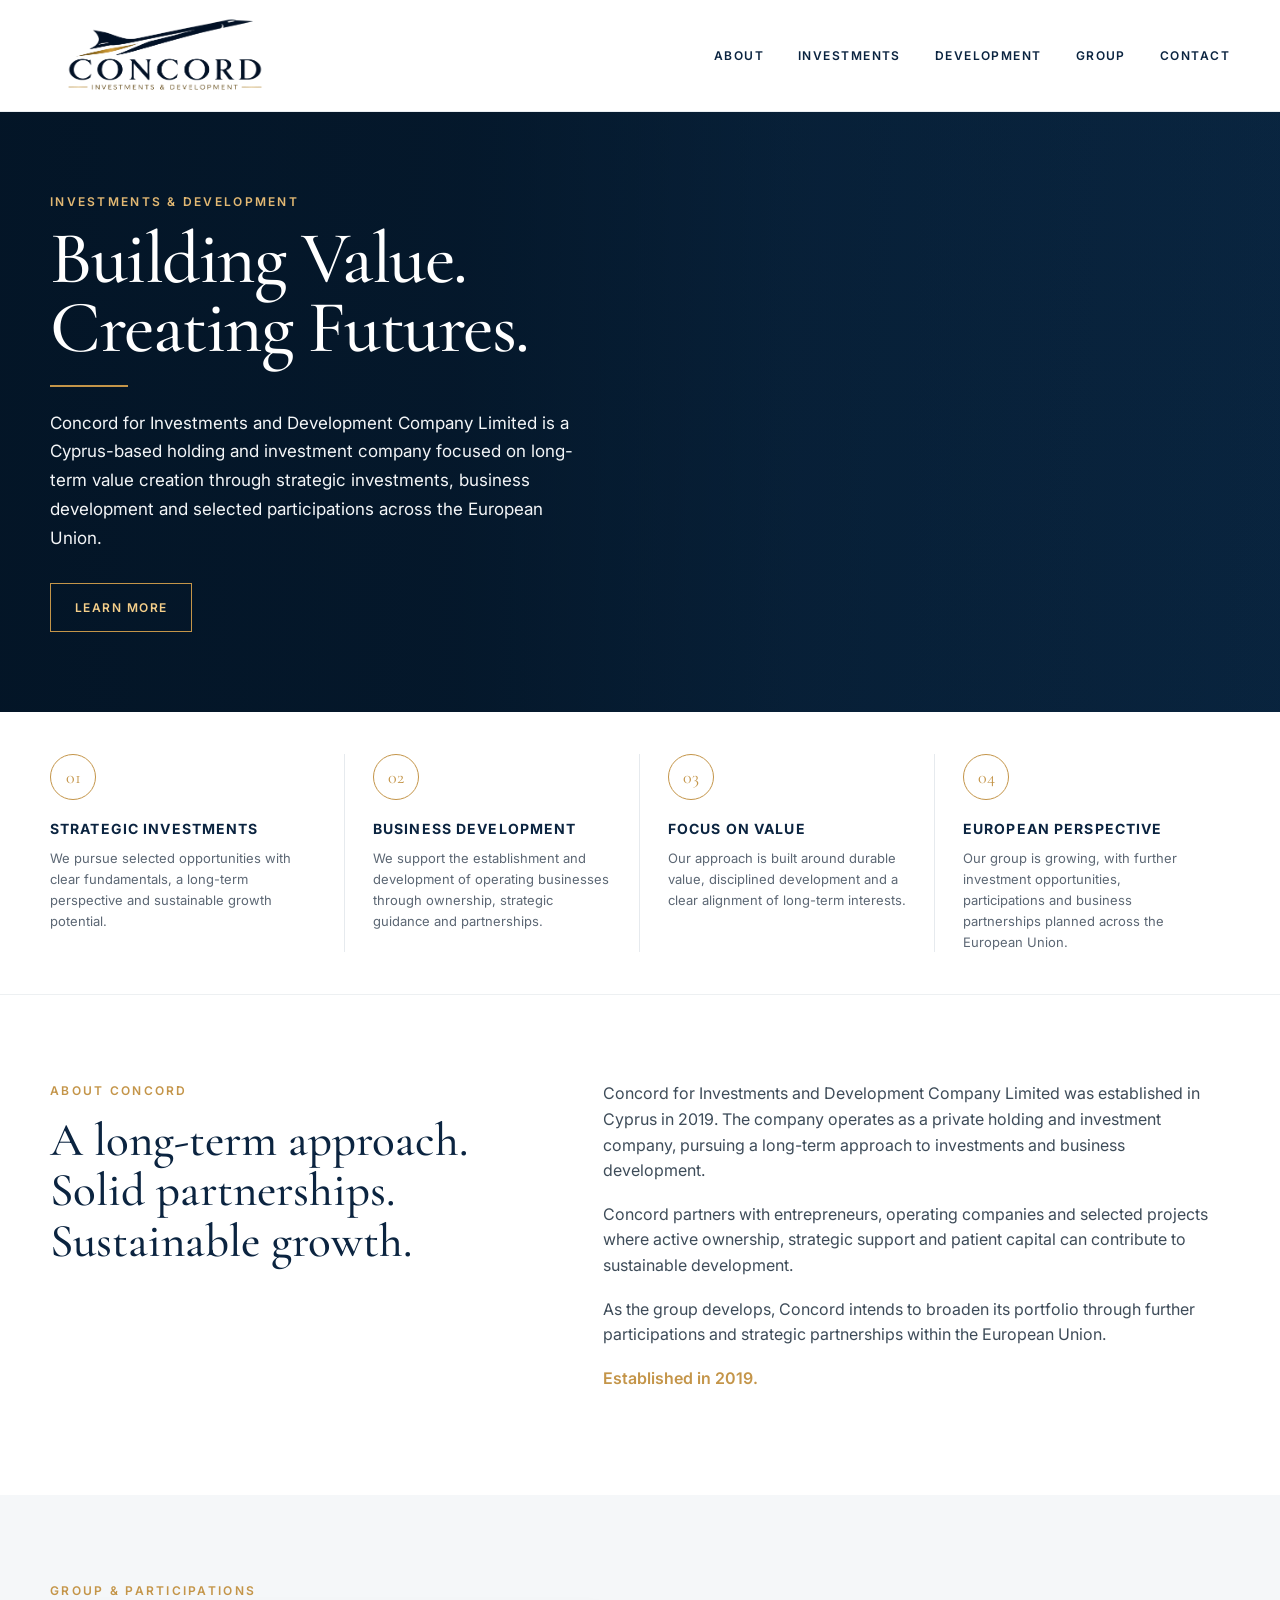
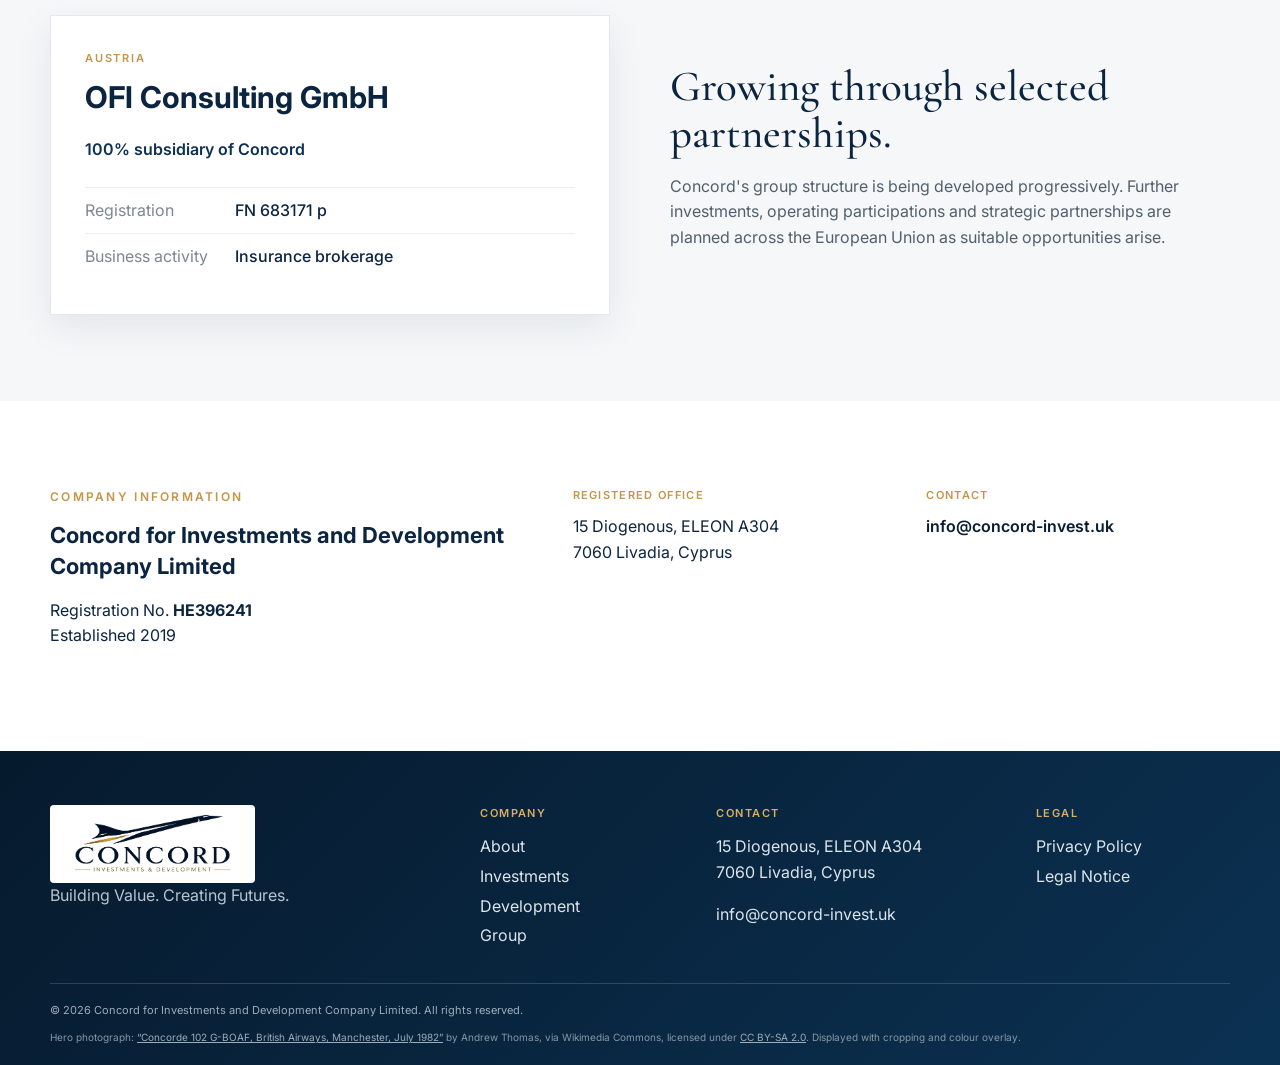
==== commit 9ac2fedd: "Improve Concorde hero image attribution" ====
--- a/index.html
+++ b/index.html
@@ -91,7 +91,7 @@
       <div><p class="footer-heading">Contact</p><p>15 Diogenous, ELEON A304<br>7060 Livadia, Cyprus</p><a href="mailto:info@concord-invest.uk">info@concord-invest.uk</a></div>
       <div><p class="footer-heading">Legal</p><a href="privacy.html">Privacy Policy</a><a href="legal.html">Legal Notice</a></div>
     </div>
-    <div class="shell copyright">© 2026 Concord for Investments and Development Company Limited. All rights reserved.<div class="photo-credit">Hero photograph: Andrew Thomas, via Wikimedia Commons, licensed under CC BY-SA 2.0.</div></div>
+    <div class="shell copyright">© 2026 Concord for Investments and Development Company Limited. All rights reserved.<div class="photo-credit">Hero photograph: <a href="https://commons.wikimedia.org/wiki/File%3AConcorde_102_G-BOAF%2C_British_Airways%2C_Manchester%2C_July_1982._%285499205415%29.jpg" target="_blank" rel="noopener noreferrer">“Concorde 102 G-BOAF, British Airways, Manchester, July 1982”</a> by Andrew Thomas, via Wikimedia Commons, licensed under <a href="https://creativecommons.org/licenses/by-sa/2.0/" target="_blank" rel="license noopener noreferrer">CC BY-SA 2.0</a>. Displayed with cropping and colour overlay.</div></div>
   </footer>
 
   <script>
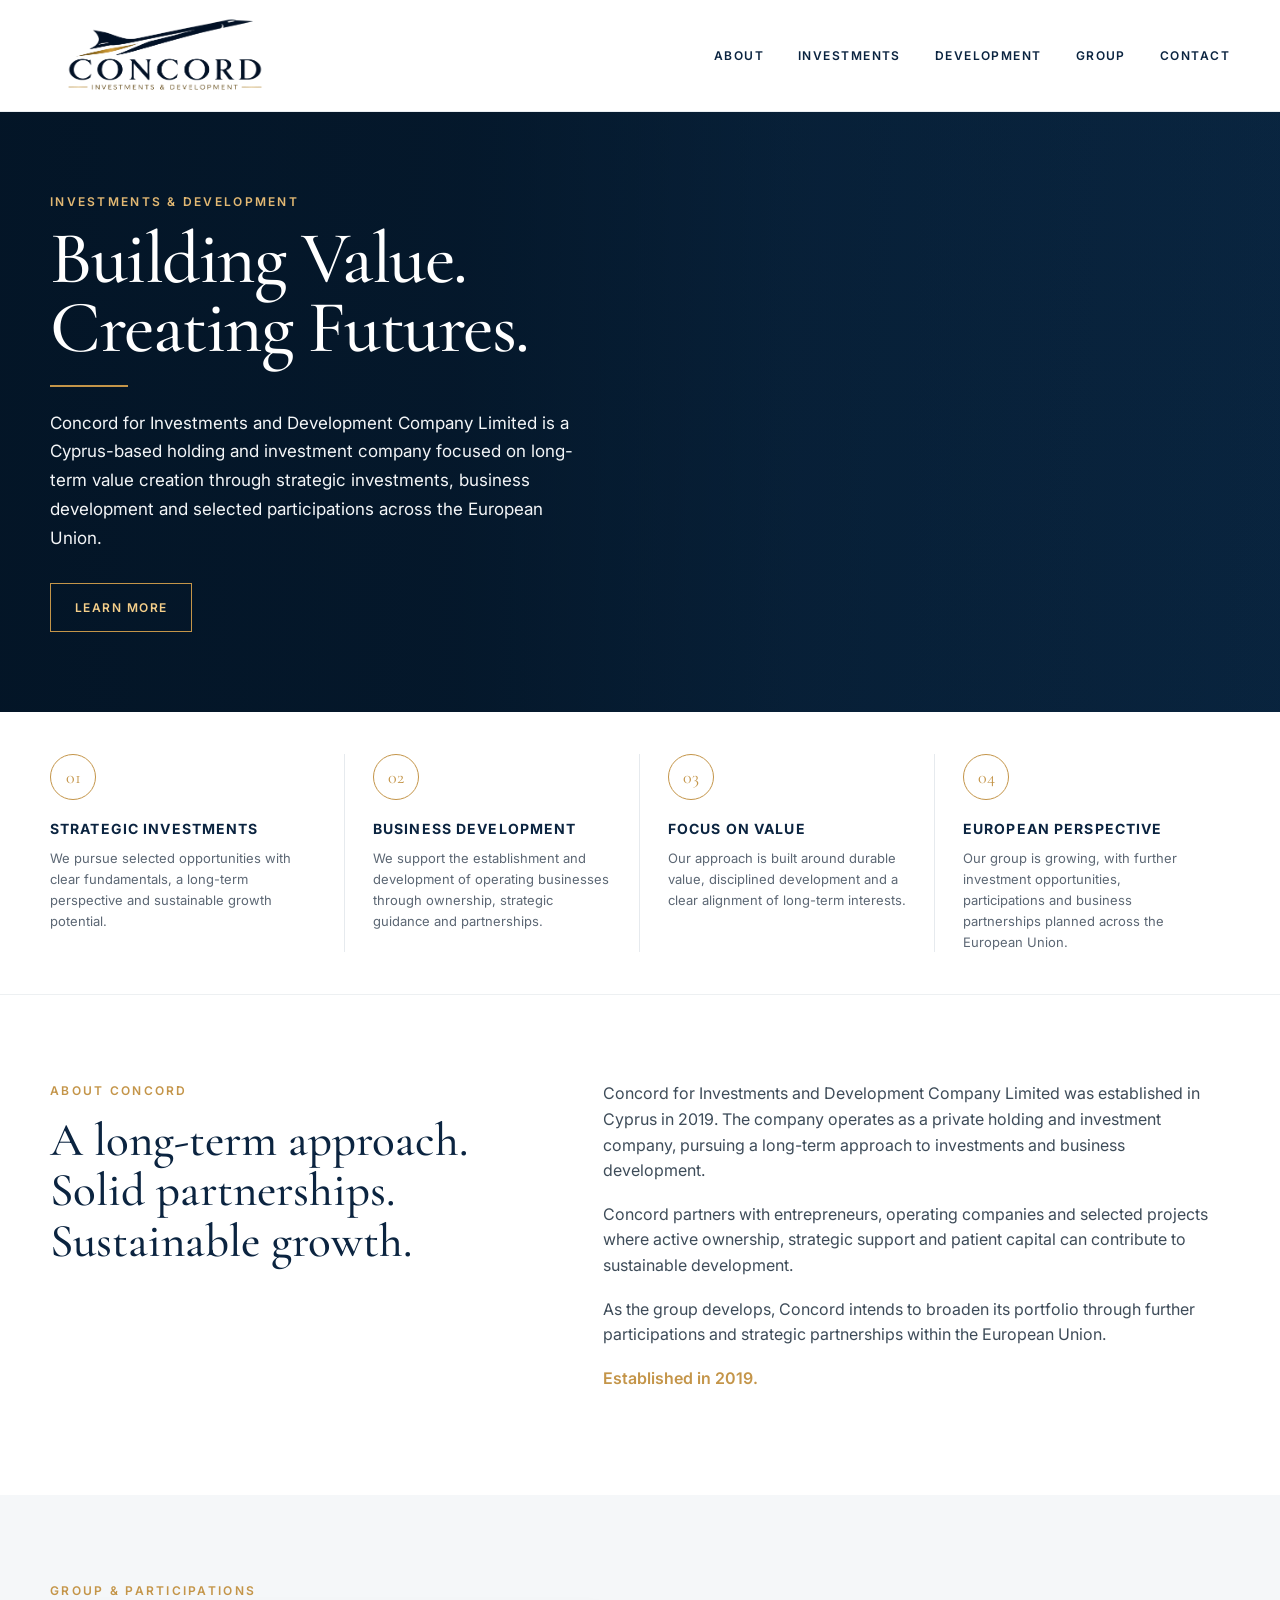
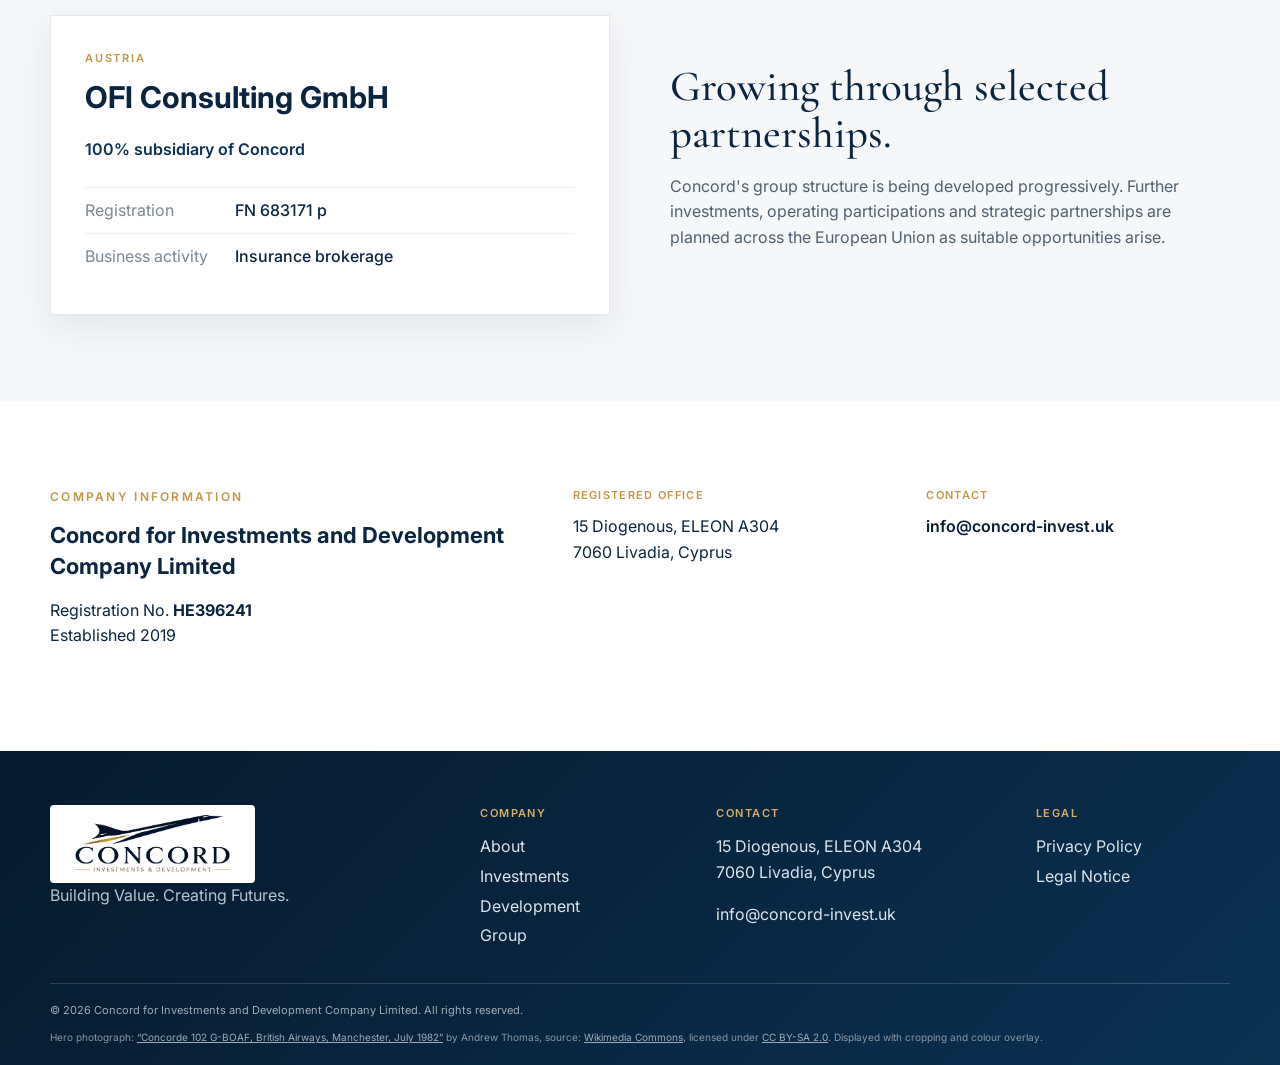
==== commit 407a60de: "Clarify hero image attribution links" ====
--- a/index.html
+++ b/index.html
@@ -91,7 +91,7 @@
       <div><p class="footer-heading">Contact</p><p>15 Diogenous, ELEON A304<br>7060 Livadia, Cyprus</p><a href="mailto:info@concord-invest.uk">info@concord-invest.uk</a></div>
       <div><p class="footer-heading">Legal</p><a href="privacy.html">Privacy Policy</a><a href="legal.html">Legal Notice</a></div>
     </div>
-    <div class="shell copyright">© 2026 Concord for Investments and Development Company Limited. All rights reserved.<div class="photo-credit">Hero photograph: <a href="https://commons.wikimedia.org/wiki/File%3AConcorde_102_G-BOAF%2C_British_Airways%2C_Manchester%2C_July_1982._%285499205415%29.jpg" target="_blank" rel="noopener noreferrer">“Concorde 102 G-BOAF, British Airways, Manchester, July 1982”</a> by Andrew Thomas, via Wikimedia Commons, licensed under <a href="https://creativecommons.org/licenses/by-sa/2.0/" target="_blank" rel="license noopener noreferrer">CC BY-SA 2.0</a>. Displayed with cropping and colour overlay.</div></div>
+    <div class="shell copyright">© 2026 Concord for Investments and Development Company Limited. All rights reserved.<div class="photo-credit">Hero photograph: <a href="https://commons.wikimedia.org/wiki/File%3AConcorde_102_G-BOAF%2C_British_Airways%2C_Manchester%2C_July_1982._%285499205415%29.jpg" target="_blank" rel="noopener noreferrer">“Concorde 102 G-BOAF, British Airways, Manchester, July 1982”</a> by Andrew Thomas, source: <a href="https://commons.wikimedia.org/wiki/File%3AConcorde_102_G-BOAF%2C_British_Airways%2C_Manchester%2C_July_1982._%285499205415%29.jpg" target="_blank" rel="noopener noreferrer">Wikimedia Commons</a>, licensed under <a href="https://creativecommons.org/licenses/by-sa/2.0/" target="_blank" rel="license noopener noreferrer">CC BY-SA 2.0</a>. Displayed with cropping and colour overlay.</div></div>
   </footer>
 
   <script>
